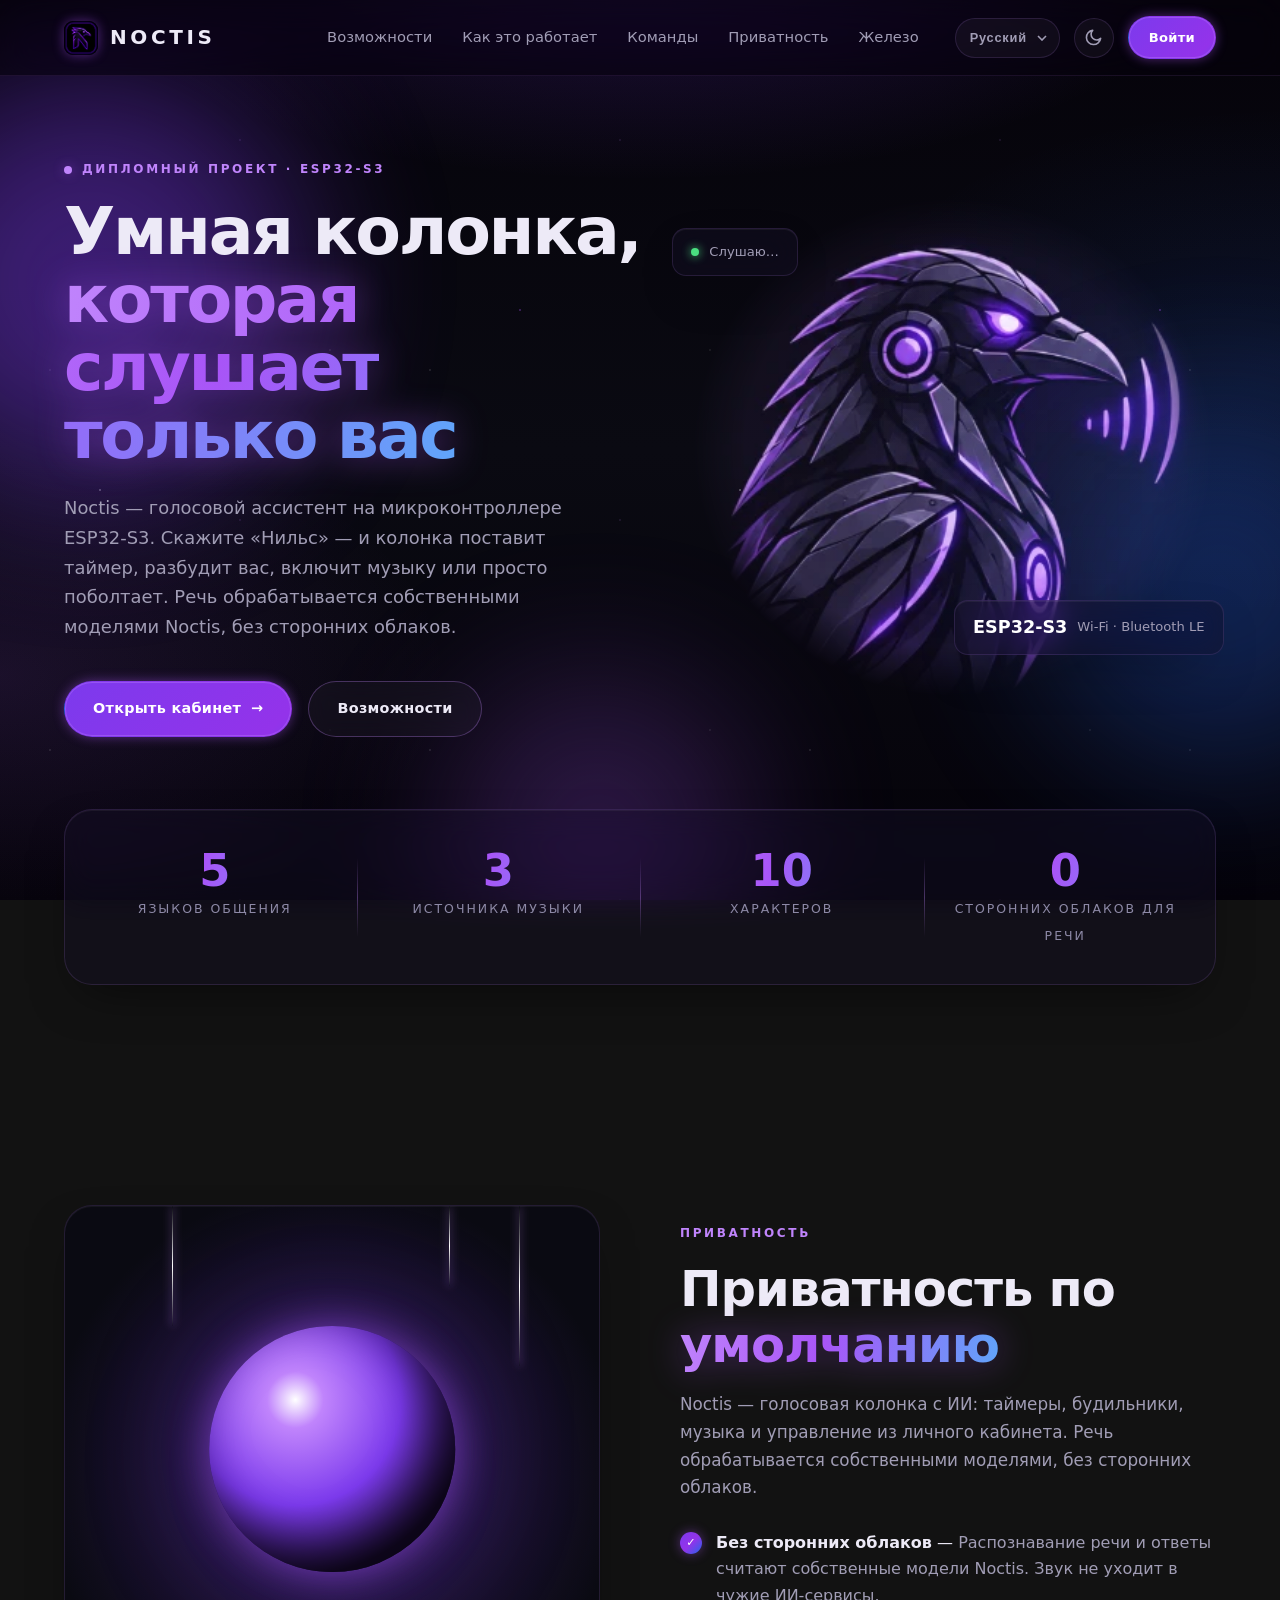
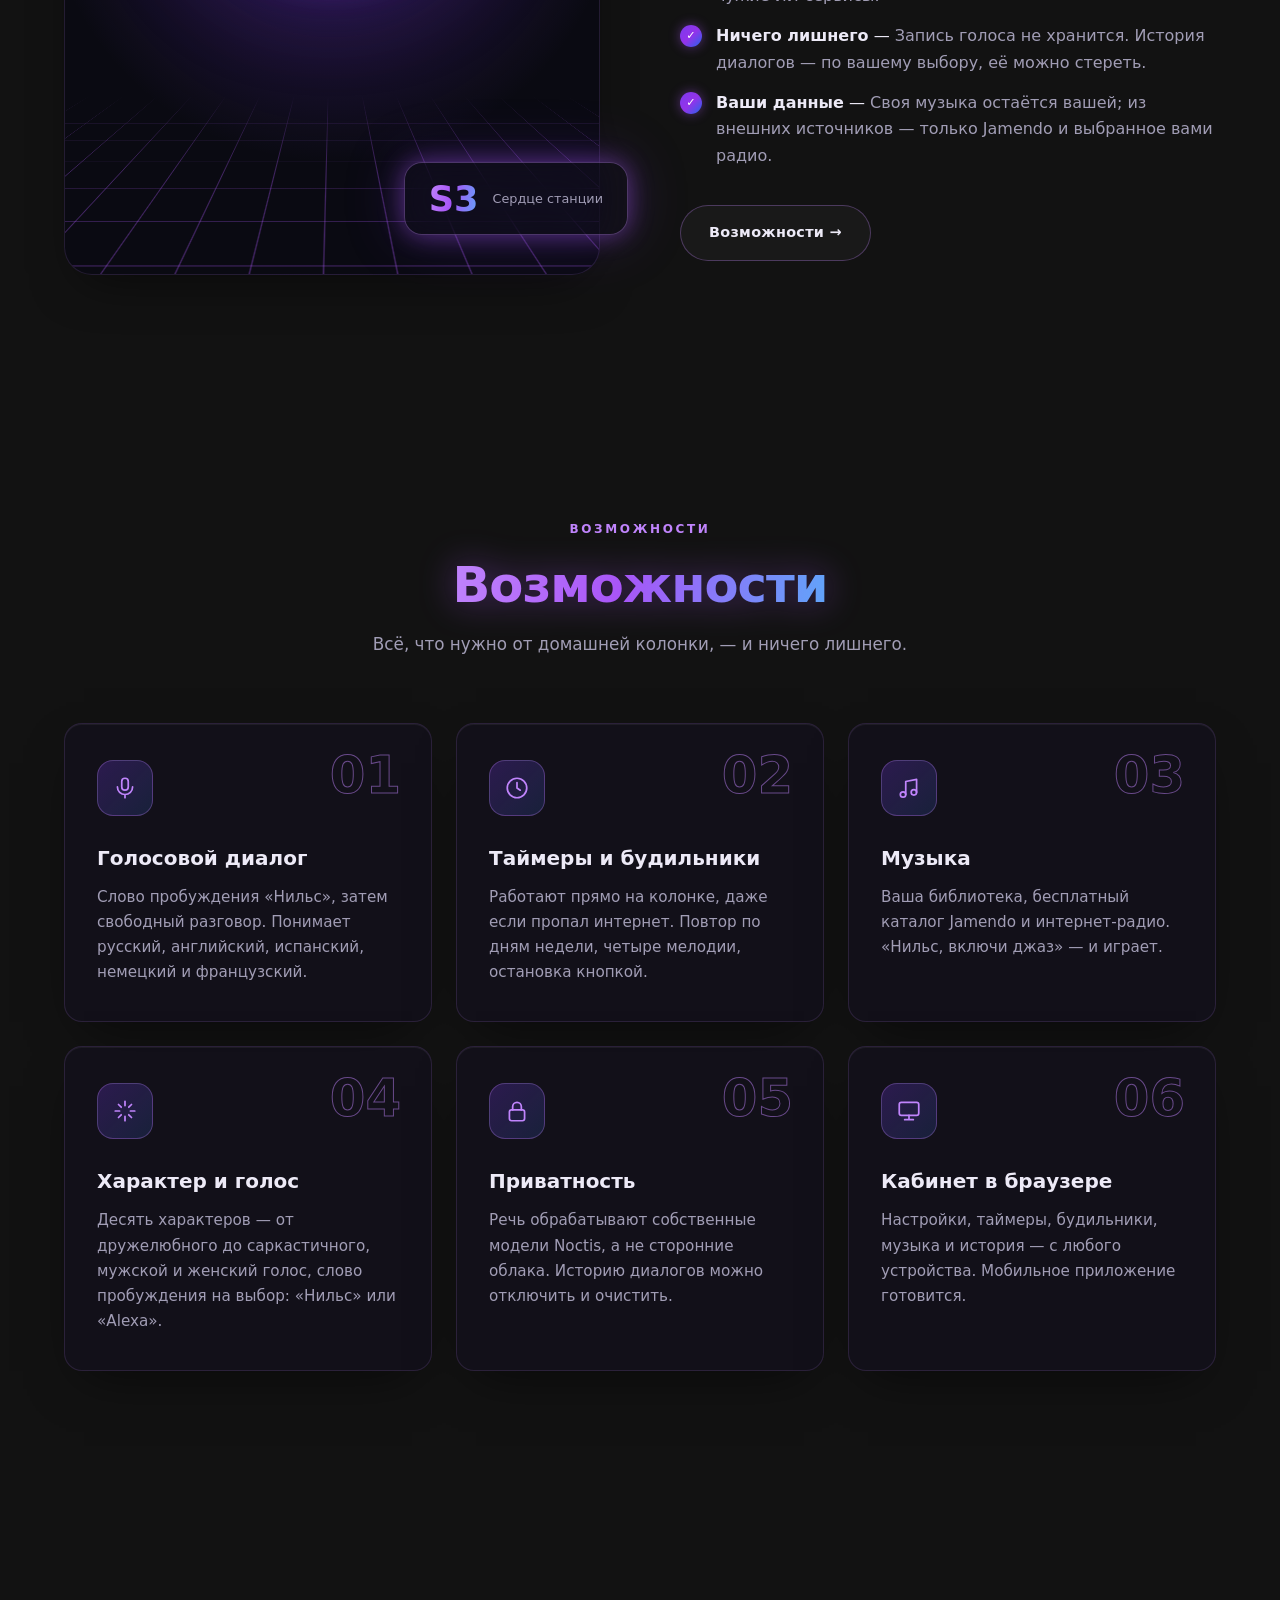
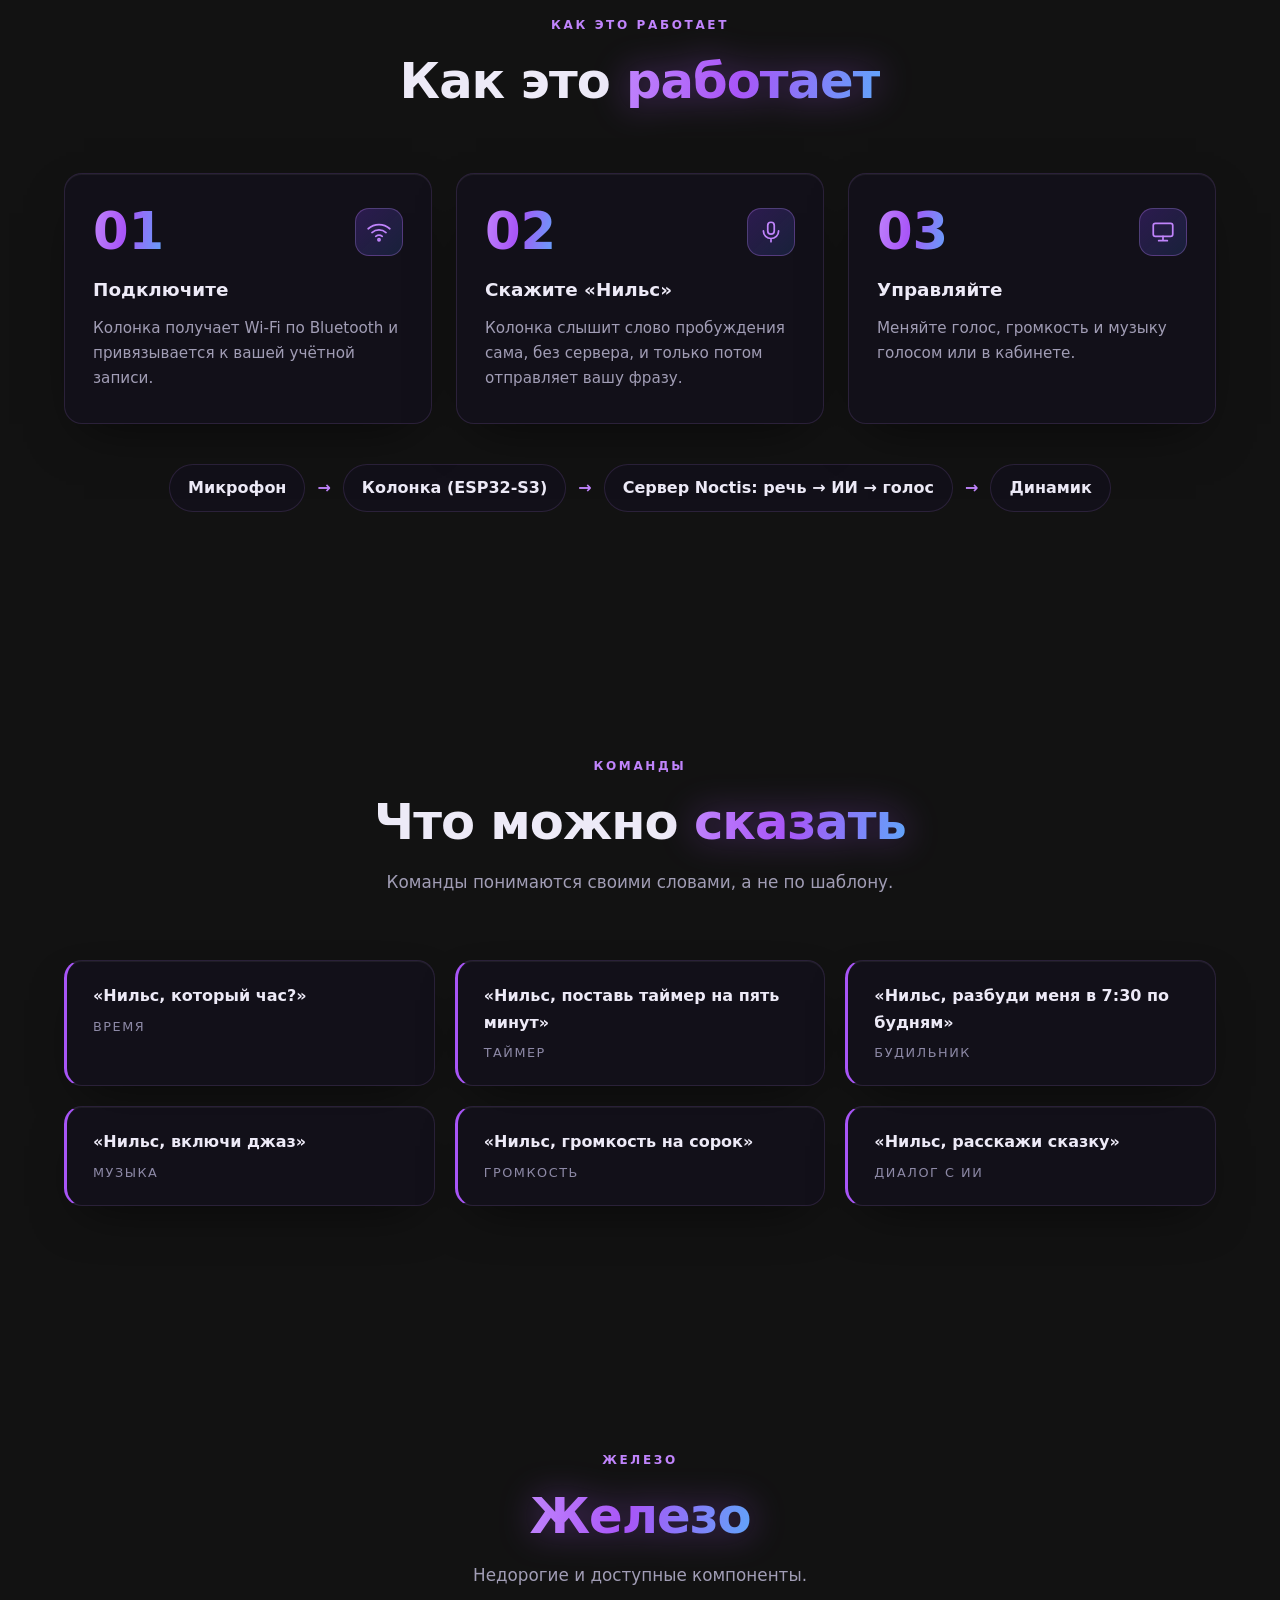
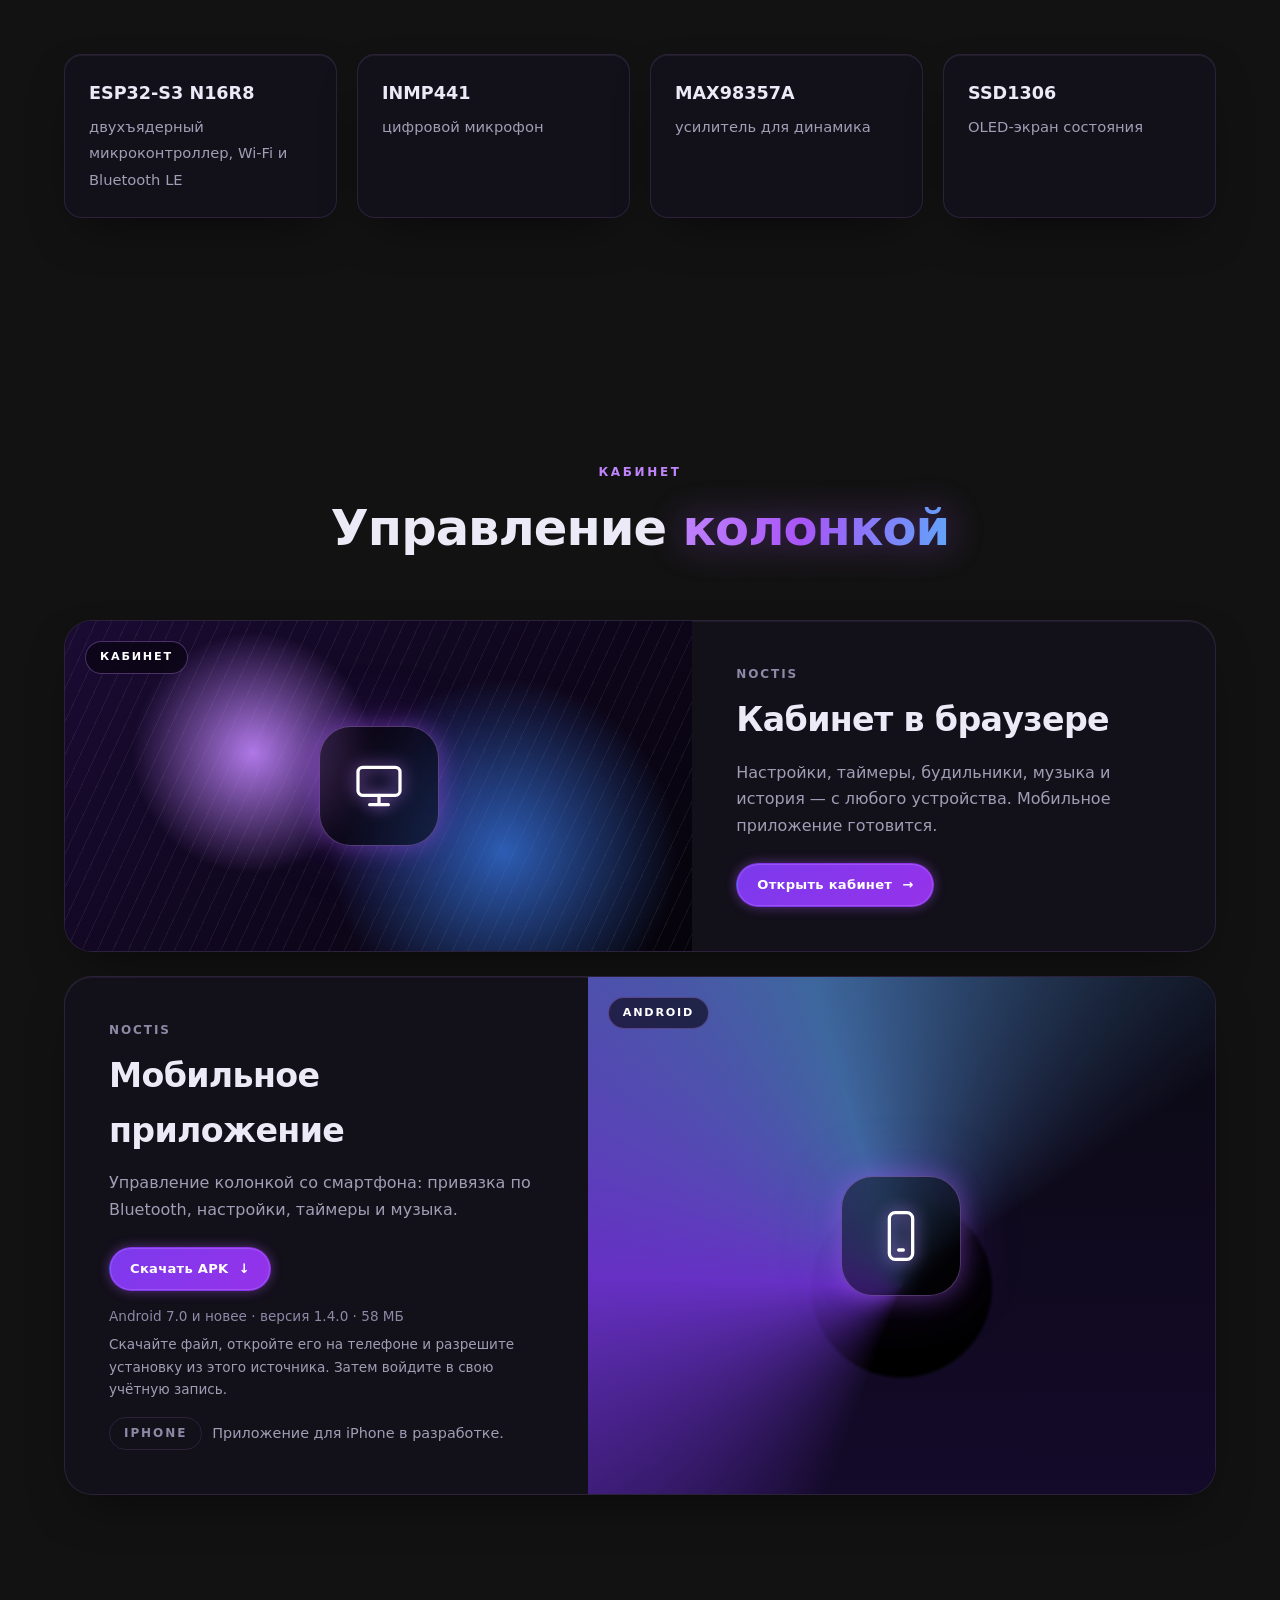
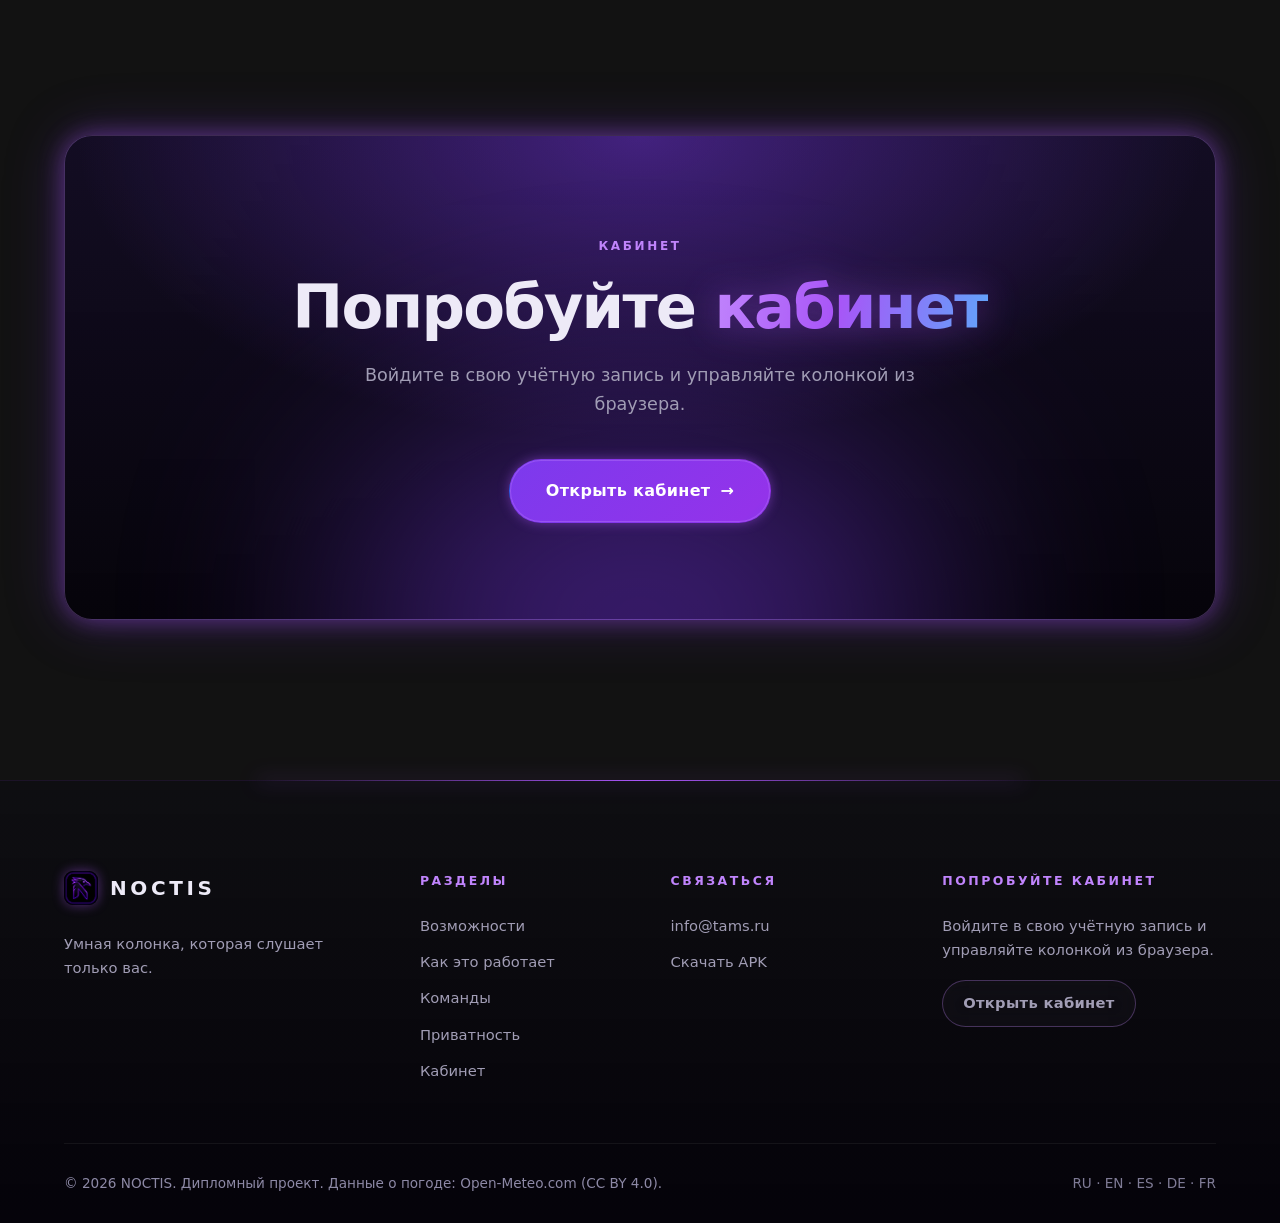
==== site/index.html @ 4f979203 "add web and mobile app, update server and firmware" ====
<!DOCTYPE html>
<html lang="ru">
<head>
  <meta charset="utf-8">
  <meta name="viewport" content="width=device-width, initial-scale=1">
  <title>Noctis — умная колонка с голосовым ИИ</title>
  <meta name="description" content="Noctis — голосовая колонка с ИИ: таймеры, будильники, музыка и управление из личного кабинета. Речь обрабатывается собственными моделями, без сторонних облаков.">
  <meta name="color-scheme" content="dark light">
  <meta name="theme-color" content="#05030A">
  <meta name="noctis-admin" content="admin.html">
  <link rel="icon" type="image/webp" href="assets/img/noctis-icon.webp">
  <link rel="apple-touch-icon" href="assets/img/noctis-icon.webp">
  <meta property="og:image" content="assets/img/noctis-icon.webp">
  <link rel="alternate" hreflang="ru" href="index.html">
  <link rel="alternate" hreflang="en" href="en/index.html">
  <link rel="alternate" hreflang="es" href="es/index.html">
  <link rel="alternate" hreflang="de" href="de/index.html">
  <link rel="alternate" hreflang="fr" href="fr/index.html">
  <link rel="stylesheet" href="assets/tokens.css">
  <link rel="stylesheet" href="assets/site.css">
  <script src="assets/site.js"></script>
</head>
<body>
  <div class="cosmos" aria-hidden="true">
    <span class="stars stars--sm"></span><span class="stars stars--md"></span><span class="stars stars--lg"></span>
    <span class="orb orb--1"></span><span class="orb orb--2"></span><span class="orb orb--3"></span>
  </div>
  <a class="skip" href="#main">К содержимому</a>
  <header class="header">
    <div class="container header__inner">
      <a href="index.html" class="logo" aria-label="Noctis"><img class="logo__img" src="assets/img/noctis-icon.webp" alt="" width="34" height="34">NOCTIS</a>
      <input type="checkbox" id="nav-toggle" class="nav-toggle" aria-label="Меню">
      <label for="nav-toggle" class="nav-burger" aria-hidden="true"><span></span></label>
      <nav class="nav" aria-label="Меню">
        <ul class="nav__list">
          <li><a class="nav__link" href="index.html#features">Возможности</a></li>
          <li><a class="nav__link" href="index.html#how">Как это работает</a></li>
          <li><a class="nav__link" href="index.html#voice">Команды</a></li>
          <li><a class="nav__link" href="index.html#privacy">Приватность</a></li>
          <li><a class="nav__link" href="index.html#hardware">Железо</a></li>
        </ul>
        <div class="nav__actions">
          <select class="lang-select" id="lang-select" aria-label="Язык">
            <option value="ru" data-href="index.html" selected>Русский</option>
            <option value="en" data-href="en/index.html">English</option>
            <option value="es" data-href="es/index.html">Español</option>
            <option value="de" data-href="de/index.html">Deutsch</option>
            <option value="fr" data-href="fr/index.html">Français</option>
          </select>
          <button class="icon-btn theme-toggle" id="theme-toggle" type="button" aria-label="Сменить тему" title="Сменить тему" aria-pressed="true"><svg viewBox="0 0 24 24" aria-hidden="true" class="i-sun"><circle cx="12" cy="12" r="4"/><path d="M12 2v2M12 20v2M4.9 4.9l1.4 1.4M17.7 17.7l1.4 1.4M2 12h2M20 12h2M4.9 19.1l1.4-1.4M17.7 6.3l1.4-1.4"/></svg><svg viewBox="0 0 24 24" aria-hidden="true" class="i-moon"><path d="M21 13A9 9 0 1111 3a7 7 0 0010 10z"/></svg></button>
          <a href="dashboard.html" class="btn btn--primary btn--sm nav__cta">Войти</a>
        </div>
      </nav>
    </div>
  </header>

  <main id="main">
    <section class="hero" id="home">
      <div class="container hero__grid">
        <div class="hero__content">
          <p class="label"><span class="label__dot"></span>Дипломный проект · ESP32-S3</p>
          <h1 class="hero__title">Умная колонка, <span class="text-glow">которая слушает только вас</span></h1>
          <p class="hero__sub">Noctis — голосовой ассистент на микроконтроллере ESP32-S3. Скажите «Нильс» — и колонка поставит таймер, разбудит вас, включит музыку или просто поболтает. Речь обрабатывается собственными моделями Noctis, без сторонних облаков.</p>
          <div class="hero__actions">
            <a href="dashboard.html" class="btn btn--primary">Открыть кабинет <span class="btn__arrow" aria-hidden="true">→</span></a>
            <a href="#features" class="btn btn--ghost">Возможности</a>
          </div>
        </div>
        <div class="hero__visual" aria-hidden="true">
          <div class="brand-art brand-art--head"></div>
          <div class="glass chip chip--top"><span class="chip__dot"></span> Слушаю…</div>
          <div class="glass chip chip--bottom"><strong>ESP32-S3</strong> Wi‑Fi · Bluetooth LE</div>
        </div>
      </div>
      <div class="container">
        <ul class="stats glass">
          <li class="stats__item"><span class="stats__num">5</span><span class="stats__label">языков общения</span></li>
          <li class="stats__item"><span class="stats__num">3</span><span class="stats__label">источника музыки</span></li>
          <li class="stats__item"><span class="stats__num">10</span><span class="stats__label">характеров</span></li>
          <li class="stats__item"><span class="stats__num">0</span><span class="stats__label">сторонних облаков для речи</span></li>
        </ul>
      </div>
    </section>

    <section class="section about" id="privacy">
      <div class="container about__grid">
        <div class="about__visual" aria-hidden="true">
          <div class="about__frame glass">
            <span class="about__grid-lines"></span>
            <span class="about__planet"></span>
            <span class="about__streak about__streak--1"></span>
            <span class="about__streak about__streak--2"></span>
            <span class="about__streak about__streak--3"></span>
          </div>
          <div class="about__badge glass">
            <span class="about__badge-num">S3</span>
            <span class="about__badge-text">Сердце станции</span>
          </div>
        </div>
        <div class="about__content">
          <p class="label">Приватность</p>
          <h2 class="section__title">Приватность по <span class="text-glow">умолчанию</span></h2>
          <p class="section__text">Noctis — голосовая колонка с ИИ: таймеры, будильники, музыка и управление из личного кабинета. Речь обрабатывается собственными моделями, без сторонних облаков.</p>
          <ul class="checklist">
            <li><b>Без сторонних облаков</b> — <span>Распознавание речи и ответы считают собственные модели Noctis. Звук не уходит в чужие ИИ-сервисы.</span></li>
            <li><b>Ничего лишнего</b> — <span>Запись голоса не хранится. История диалогов — по вашему выбору, её можно стереть.</span></li>
            <li><b>Ваши данные</b> — <span>Своя музыка остаётся вашей; из внешних источников — только Jamendo и выбранное вами радио.</span></li>
          </ul>
          <a href="#features" class="btn btn--ghost">Возможности →</a>
        </div>
      </div>
    </section>

    <section class="section services" id="features">
      <div class="container">
        <header class="section__head">
          <p class="label">Возможности</p>
          <h2 class="section__title"><span class="text-glow">Возможности</span></h2>
          <p class="section__text">Всё, что нужно от домашней колонки, — и ничего лишнего.</p>
        </header>
        <div class="services__grid">
          <article class="card glass">
            <span class="card__num">01</span>
            <div class="card__icon"><svg viewBox="0 0 24 24" aria-hidden="true"><rect x="9" y="3" width="6" height="11" rx="3"/><path d="M5 11a7 7 0 0014 0M12 18v3"/></svg></div>
            <h3 class="card__title">Голосовой диалог</h3>
            <p class="card__text">Слово пробуждения «Нильс», затем свободный разговор. Понимает русский, английский, испанский, немецкий и французский.</p>
          </article>
          <article class="card glass">
            <span class="card__num">02</span>
            <div class="card__icon"><svg viewBox="0 0 24 24" aria-hidden="true"><circle cx="12" cy="12" r="9"/><path d="M12 7v5l3 2"/></svg></div>
            <h3 class="card__title">Таймеры и будильники</h3>
            <p class="card__text">Работают прямо на колонке, даже если пропал интернет. Повтор по дням недели, четыре мелодии, остановка кнопкой.</p>
          </article>
          <article class="card glass">
            <span class="card__num">03</span>
            <div class="card__icon"><svg viewBox="0 0 24 24" aria-hidden="true"><path d="M9 18V6l10-2v12"/><circle cx="6.5" cy="18" r="2.5"/><circle cx="16.5" cy="16" r="2.5"/></svg></div>
            <h3 class="card__title">Музыка</h3>
            <p class="card__text">Ваша библиотека, бесплатный каталог Jamendo и интернет-радио. «Нильс, включи джаз» — и играет.</p>
          </article>
          <article class="card glass">
            <span class="card__num">04</span>
            <div class="card__icon"><svg viewBox="0 0 24 24" aria-hidden="true"><path d="M12 3v4M12 17v4M3 12h4M17 12h4M6 6l2.5 2.5M15.5 15.5L18 18M6 18l2.5-2.5M15.5 8.5L18 6"/></svg></div>
            <h3 class="card__title">Характер и голос</h3>
            <p class="card__text">Десять характеров — от дружелюбного до саркастичного, мужской и женский голос, слово пробуждения на выбор: «Нильс» или «Alexa».</p>
          </article>
          <article class="card glass">
            <span class="card__num">05</span>
            <div class="card__icon"><svg viewBox="0 0 24 24" aria-hidden="true"><rect x="5" y="11" width="14" height="10" rx="2"/><path d="M8 11V8a4 4 0 018 0v3"/></svg></div>
            <h3 class="card__title">Приватность</h3>
            <p class="card__text">Речь обрабатывают собственные модели Noctis, а не сторонние облака. Историю диалогов можно отключить и очистить.</p>
          </article>
          <article class="card glass">
            <span class="card__num">06</span>
            <div class="card__icon"><svg viewBox="0 0 24 24" aria-hidden="true"><rect x="3" y="4" width="18" height="12" rx="2"/><path d="M8 20h8M12 16v4"/></svg></div>
            <h3 class="card__title">Кабинет в браузере</h3>
            <p class="card__text">Настройки, таймеры, будильники, музыка и история — с любого устройства. Мобильное приложение готовится.</p>
          </article>
        </div>
      </div>
    </section>

    <section class="section results" id="how">
      <div class="container">
        <header class="section__head">
          <p class="label">Как это работает</p>
          <h2 class="section__title">Как это <span class="text-glow">работает</span></h2>
        </header>
        <div class="results__grid results__grid--3">
          <article class="metric glass metric--plain">
            <div class="metric__top"><span class="metric__num">01</span><div class="card__icon card__icon--sm"><svg viewBox="0 0 24 24" aria-hidden="true"><path d="M2 9a15 15 0 0120 0M5.5 12.5a10 10 0 0113 0M9 16a5 5 0 016 0"/><circle cx="12" cy="19.2" r="1"/></svg></div></div>
            <h3 class="metric__title">Подключите</h3>
            <p class="metric__text">Колонка получает Wi‑Fi по Bluetooth и привязывается к вашей учётной записи.</p>
          </article>
          <article class="metric glass metric--plain">
            <div class="metric__top"><span class="metric__num">02</span><div class="card__icon card__icon--sm"><svg viewBox="0 0 24 24" aria-hidden="true"><rect x="9" y="3" width="6" height="11" rx="3"/><path d="M5 11a7 7 0 0014 0M12 18v3"/></svg></div></div>
            <h3 class="metric__title">Скажите «Нильс»</h3>
            <p class="metric__text">Колонка слышит слово пробуждения сама, без сервера, и только потом отправляет вашу фразу.</p>
          </article>
          <article class="metric glass metric--plain">
            <div class="metric__top"><span class="metric__num">03</span><div class="card__icon card__icon--sm"><svg viewBox="0 0 24 24" aria-hidden="true"><rect x="3" y="4" width="18" height="12" rx="2"/><path d="M8 20h8M12 16v4"/></svg></div></div>
            <h3 class="metric__title">Управляйте</h3>
            <p class="metric__text">Меняйте голос, громкость и музыку голосом или в кабинете.</p>
          </article>
        </div>
        <p class="flow"><span>Микрофон</span><em aria-hidden="true">→</em><span>Колонка (ESP32-S3)</span><em aria-hidden="true">→</em><span>Сервер Noctis: речь → ИИ → голос</span><em aria-hidden="true">→</em><span>Динамик</span></p>
      </div>
    </section>

    <section class="section" id="voice">
      <div class="container">
        <header class="section__head">
          <p class="label">Команды</p>
          <h2 class="section__title">Что можно <span class="text-glow">сказать</span></h2>
          <p class="section__text">Команды понимаются своими словами, а не по шаблону.</p>
        </header>
        <div class="say">
          <blockquote class="glass">«Нильс, который час?»<small>время</small></blockquote>
          <blockquote class="glass">«Нильс, поставь таймер на пять минут»<small>таймер</small></blockquote>
          <blockquote class="glass">«Нильс, разбуди меня в 7:30 по будням»<small>будильник</small></blockquote>
          <blockquote class="glass">«Нильс, включи джаз»<small>музыка</small></blockquote>
          <blockquote class="glass">«Нильс, громкость на сорок»<small>громкость</small></blockquote>
          <blockquote class="glass">«Нильс, расскажи сказку»<small>диалог с ИИ</small></blockquote>
        </div>
      </div>
    </section>

    <section class="section" id="hardware">
      <div class="container">
        <header class="section__head">
          <p class="label">Железо</p>
          <h2 class="section__title"><span class="text-glow">Железо</span></h2>
          <p class="section__text">Недорогие и доступные компоненты.</p>
        </header>
        <ul class="hw">
          <li class="glass"><b>ESP32-S3 N16R8</b><span>двухъядерный микроконтроллер, Wi‑Fi и Bluetooth LE</span></li>
          <li class="glass"><b>INMP441</b><span>цифровой микрофон</span></li>
          <li class="glass"><b>MAX98357A</b><span>усилитель для динамика</span></li>
          <li class="glass"><b>SSD1306</b><span>OLED-экран состояния</span></li>
        </ul>
      </div>
    </section>

    <section class="section works" id="control">
      <div class="container">
        <header class="section__head">
          <p class="label">Кабинет</p>
          <h2 class="section__title">Управление <span class="text-glow">колонкой</span></h2>
        </header>
        <div class="works__list">
          <article class="work glass">
            <div class="work__media work__media--1" aria-hidden="true">
              <span class="work__tag">Кабинет</span>
              <span class="work__icon"><svg viewBox="0 0 24 24" aria-hidden="true"><rect x="3" y="4" width="18" height="12" rx="2"/><path d="M8 20h8M12 16v4"/></svg></span>
            </div>
            <div class="work__body">
              <p class="label label--muted">NOCTIS</p>
              <h3 class="work__title">Кабинет в браузере</h3>
              <p class="work__text">Настройки, таймеры, будильники, музыка и история — с любого устройства. Мобильное приложение готовится.</p>
              <a href="dashboard.html" class="btn btn--primary btn--sm work__btn">Открыть кабинет <span class="btn__arrow" aria-hidden="true">→</span></a>
            </div>
          </article>
          <article class="work glass" id="app">
            <div class="work__media work__media--2" aria-hidden="true">
              <span class="work__tag">Android</span>
              <span class="work__icon"><svg viewBox="0 0 24 24" aria-hidden="true"><rect x="7" y="2" width="10" height="20" rx="2.5"/><path d="M11 18h2"/></svg></span>
            </div>
            <div class="work__body">
              <p class="label label--muted">NOCTIS</p>
              <h3 class="work__title">Мобильное приложение</h3>
              <p class="work__text">Управление колонкой со смартфона: привязка по Bluetooth, настройки, таймеры и музыка.</p>
              <a href="downloads/Noctis-1.4.0.apk" class="btn btn--primary btn--sm work__btn" download>Скачать APK <span class="btn__arrow" aria-hidden="true">↓</span></a>
              <p class="work__meta">Android 7.0 и новее · версия 1.4.0 · 58 МБ</p>
              <p class="work__meta">Скачайте файл, откройте его на телефоне и разрешите установку из этого источника. Затем войдите в свою учётную запись.</p>
              <p class="work__ios"><span class="badge-soon">iPhone</span> Приложение для iPhone в разработке.</p>
            </div>
          </article>
        </div>
      </div>
    </section>

    <section class="section cta" id="contact">
      <div class="container">
        <div class="cta__box">
          <span class="cta__glow" aria-hidden="true"></span>
          <p class="label">Кабинет</p>
          <h2 class="cta__title">Попробуйте <span class="text-glow">кабинет</span></h2>
          <p class="cta__text">Войдите в свою учётную запись и управляйте колонкой из браузера.</p>
          <a href="dashboard.html" class="btn btn--primary btn--lg">Открыть кабинет <span class="btn__arrow" aria-hidden="true">→</span></a>
        </div>
      </div>
    </section>
  </main>

  <footer class="footer">
    <div class="container">
      <div class="footer__grid footer__grid--4">
        <div class="footer__brand">
          <a href="index.html" class="logo" aria-label="Noctis"><img class="logo__img" src="assets/img/noctis-icon.webp" alt="" width="34" height="34">NOCTIS</a>
          <p class="footer__text">Умная колонка, которая слушает только вас.</p>
        </div>
        <nav class="footer__col" aria-label="Разделы">
          <h3 class="footer__title">Разделы</h3>
          <ul>
            <li><a href="index.html#features">Возможности</a></li>
            <li><a href="index.html#how">Как это работает</a></li>
            <li><a href="index.html#voice">Команды</a></li>
            <li><a href="index.html#privacy">Приватность</a></li>
            <li><a href="dashboard.html">Кабинет</a></li>
          </ul>
        </nav>
        <address class="footer__col">
          <h3 class="footer__title">Связаться</h3>
          <ul>
            <li><a href="mailto:info@tams.ru">info@tams.ru</a></li>
            <li><a href="downloads/Noctis-1.4.0.apk" download>Скачать APK</a></li>
          </ul>
        </address>
        <div class="footer__col footer__news">
          <h3 class="footer__title">Попробуйте кабинет</h3>
          <p class="footer__text">Войдите в свою учётную запись и управляйте колонкой из браузера.</p>
          <a href="dashboard.html" class="btn btn--ghost btn--sm">Открыть кабинет</a>
        </div>
      </div>
      <div class="footer__bottom">
        <span>© 2026 NOCTIS. Дипломный проект. Данные о погоде: Open-Meteo.com (CC BY 4.0).</span>
        <span><a href="index.html" hreflang="ru">RU</a> · <a href="en/index.html" hreflang="en">EN</a> · <a href="es/index.html" hreflang="es">ES</a> · <a href="de/index.html" hreflang="de">DE</a> · <a href="fr/index.html" hreflang="fr">FR</a></span>
      </div>
    </div>
  </footer>
</body>
</html>
---- site/assets/tokens.css ----
/* Создано build.py из tokens.json — не правьте вручную. */
:root{
  --font-head: "Montserrat", "Poppins", system-ui, sans-serif;
  --font-body: "Inter", system-ui, -apple-system, "Segoe UI", sans-serif;
  --radius-sm: 10px;
  --radius: 18px;
  --radius-lg: 28px;
  --bg-0: #05030A;
  --bg-1: #0A0A12;
  --bg-2: #11101C;
  --violet-700: #7C3AED;
  --violet-600: #9333EA;
  --violet-500: #A855F7;
  --violet-300: #C084FC;
  --blue-600: #2563EB;
  --blue-500: #3B82F6;
  --blue-400: #60A5FA;
  --text: #EDEAF7;
  --text-muted: #A19DB5;
  --text-faint: #8D89A6;
  --on-brand: #FFFFFF;
  --glass-bg: rgba(20, 16, 36, 0.45);
  --glass-border: rgba(192, 132, 252, 0.14);
  --glass-border-hover: rgba(192, 132, 252, 0.5);
  --glow-sm: 0 0 12px rgba(168, 85, 247, 0.45);
  --glow-md: 0 0 24px rgba(168, 85, 247, 0.45), 0 0 60px rgba(124, 58, 237, 0.25);
  --glow-lg: 0 0 40px rgba(168, 85, 247, 0.55), 0 0 120px rgba(124, 58, 237, 0.35);
  --success: #4ADE80;
  --warning: #FBBF24;
  --danger: #F87171;
}
:root[data-theme="light"]{
  --bg-0: #F6F3FD;
  --bg-1: #EDE7FA;
  --bg-2: #FFFFFF;
  --violet-700: #6D28D9;
  --violet-600: #7E22CE;
  --violet-500: #7E22CE;
  --violet-300: #6D28D9;
  --blue-600: #1D4ED8;
  --blue-500: #2563EB;
  --blue-400: #2563EB;
  --text: #1A1030;
  --text-muted: #5E5578;
  --text-faint: #6B6384;
  --on-brand: #FFFFFF;
  --glass-bg: rgba(255, 255, 255, 0.72);
  --glass-border: rgba(109, 40, 217, 0.2);
  --glass-border-hover: rgba(109, 40, 217, 0.55);
  --glow-sm: 0 0 10px rgba(109, 40, 217, 0.25);
  --glow-md: 0 0 22px rgba(109, 40, 217, 0.22), 0 0 50px rgba(109, 40, 217, 0.1);
  --glow-lg: 0 0 34px rgba(109, 40, 217, 0.3), 0 0 90px rgba(109, 40, 217, 0.15);
  --success: #15803D;
  --warning: #B45309;
  --danger: #B91C1C;
}
---- site/assets/site.css ----
/* ==========================================================================
   NOCTIS — космический стиль исходного сайта (тёмная тема) + светлая тема + кабинет
   --------------------------------------------------------------------------
   1. Variables
   2. Reset & base
   3. Cosmic background (stars + orbs)
   4. Utilities (container, glass, labels, buttons)
   5. Header & navigation
   6. Hero
   7. About
   8. Services
   9. Results
   10. Featured works
   11. CTA banner
   12. Footer
   13. Keyframes
   14. Responsive breakpoints
   15. Reduced motion
   ========================================================================== */

/* 1. VARIABLES ============================================================ */
/* Цвета, шрифты и скругления — в tokens.css (общие с приложением, обе темы). Здесь — только движение и размеры. */
:root {
  --ease: cubic-bezier(0.22, 1, 0.36, 1);
  --t: 0.35s var(--ease);
  --container: 1200px;
  --header-h: 76px;
}

/* 2. RESET & BASE ========================================================= */
*,
*::before,
*::after { box-sizing: border-box; margin: 0; padding: 0; }

html {
  scroll-behavior: smooth;
  scroll-padding-top: var(--header-h);
  -webkit-text-size-adjust: 100%;
}

body {
  font-family: var(--font-body);
  font-size: 1rem;
  line-height: 1.65;
  color: var(--text);
  background:
    radial-gradient(ellipse 80% 50% at 50% -10%, rgba(124, 58, 237, 0.28), transparent 60%),
    radial-gradient(ellipse 50% 40% at 100% 40%, rgba(37, 99, 235, 0.12), transparent 70%),
    radial-gradient(ellipse 50% 40% at 0% 75%, rgba(168, 85, 247, 0.12), transparent 70%),
    linear-gradient(180deg, var(--bg-0) 0%, var(--bg-1) 50%, var(--bg-0) 100%);
  background-attachment: fixed;
  overflow-x: hidden;
  -webkit-font-smoothing: antialiased;
}

img, svg { display: block; max-width: 100%; }
a { color: inherit; text-decoration: none; }
ul { list-style: none; }
address { font-style: normal; }
button, input { font: inherit; color: inherit; }

::selection { background: var(--violet-700); color: #fff; }

:focus-visible {
  outline: 2px solid var(--violet-300);
  outline-offset: 3px;
  border-radius: 6px;
}

.sr-only {
  position: absolute; width: 1px; height: 1px;
  overflow: hidden; clip: rect(0 0 0 0); white-space: nowrap;
}

/* 3. COSMIC BACKGROUND ==================================================== */
/* Fixed layer behind everything: three starfield densities + floating orbs */
.cosmos {
  position: fixed;
  inset: 0;
  z-index: -1;
  pointer-events: none;
  overflow: hidden;
}

/* Starfields built from tiled radial gradients */
.stars {
  position: absolute;
  inset: -50% 0 0 0;
  background-repeat: repeat;
  animation: drift linear infinite;
}
.stars--sm {
  background-image:
    radial-gradient(1px 1px at 20px 30px, rgba(255,255,255,.7), transparent 60%),
    radial-gradient(1px 1px at 120px 80px, rgba(192,132,252,.8), transparent 60%),
    radial-gradient(1px 1px at 60px 150px, rgba(255,255,255,.5), transparent 60%),
    radial-gradient(1px 1px at 170px 190px, rgba(96,165,250,.7), transparent 60%),
    radial-gradient(1px 1px at 90px 110px, rgba(255,255,255,.4), transparent 60%);
  background-size: 200px 200px;
  opacity: .6;
  animation-duration: 160s;
}
.stars--md {
  background-image:
    radial-gradient(1.5px 1.5px at 50px 60px, rgba(255,255,255,.8), transparent 60%),
    radial-gradient(1.5px 1.5px at 240px 210px, rgba(192,132,252,.9), transparent 60%),
    radial-gradient(1.5px 1.5px at 330px 40px, rgba(255,255,255,.6), transparent 60%);
  background-size: 380px 380px;
  opacity: .55;
  animation-duration: 110s;
}
.stars--lg {
  background-image:
    radial-gradient(2px 2px at 100px 300px, rgba(255,255,255,.9), transparent 60%),
    radial-gradient(2px 2px at 520px 120px, rgba(168,85,247,1), transparent 60%);
  background-size: 640px 640px;
  opacity: .7;
  animation: drift 80s linear infinite, twinkle 4s ease-in-out infinite alternate;
}

/* Floating blurred light orbs */
.orb {
  position: absolute;
  border-radius: 50%;
  filter: blur(80px);
  opacity: .45;
  animation: float 18s ease-in-out infinite;
}
.orb--1 { width: 420px; height: 420px; top: 8%;  left: -120px; background: var(--violet-700); }
.orb--2 { width: 360px; height: 360px; top: 45%; right: -120px; background: var(--blue-600); opacity: .3; animation-delay: -6s; }
.orb--3 { width: 300px; height: 300px; bottom: -80px; left: 35%; background: var(--violet-500); opacity: .25; animation-delay: -12s; }

/* 4. UTILITIES ============================================================ */
.container {
  width: 100%;
  max-width: var(--container);
  margin-inline: auto;
  padding-inline: 24px;
}

/* Glassmorphism panel */
.glass {
  background: var(--glass-bg);
  border: 1px solid var(--glass-border);
  border-radius: var(--radius);
  -webkit-backdrop-filter: blur(16px) saturate(140%);
  backdrop-filter: blur(16px) saturate(140%);
  box-shadow: inset 0 1px 0 rgba(255, 255, 255, 0.05), 0 20px 50px -20px rgba(0, 0, 0, 0.6);
}

/* Uppercase eyebrow label */
.label {
  display: inline-flex;
  align-items: center;
  gap: 10px;
  font-size: .75rem;
  font-weight: 600;
  letter-spacing: .22em;
  text-transform: uppercase;
  color: var(--violet-300);
  margin-bottom: 18px;
}
.label--muted { color: var(--text-faint); margin-bottom: 8px; letter-spacing: .16em; }
.label__dot {
  width: 8px; height: 8px; border-radius: 50%;
  background: var(--violet-300);
  box-shadow: var(--glow-sm);
  animation: pulse 2s ease-in-out infinite;
}

/* Gradient + neon text */
.text-glow {
  background: var(--grad-text);
  -webkit-background-clip: text;
  background-clip: text;
  color: transparent;
  filter: drop-shadow(0 0 18px rgba(168, 85, 247, 0.45));
}

/* Buttons */
.btn {
  position: relative;
  display: inline-flex;
  align-items: center;
  justify-content: center;
  gap: 10px;
  padding: 15px 28px;
  border-radius: 999px;
  font-family: var(--font-head);
  font-size: .9rem;
  font-weight: 700;
  letter-spacing: .02em;
  white-space: nowrap;
  cursor: pointer;
  border: 1px solid transparent;
  transition: transform var(--t), box-shadow var(--t), background var(--t), border-color var(--t), color var(--t);
}
.btn--sm { padding: 10px 20px; font-size: .82rem; }
.btn--lg { padding: 18px 36px; font-size: 1rem; }

.btn--primary {
  color: #fff;
  background: var(--grad-accent);
  background-size: 200% 100%;
  box-shadow: 0 0 0 1px rgba(192, 132, 252, .35) inset, var(--glow-sm);
}
.btn--primary:hover {
  transform: translateY(-2px);
  background-position: 100% 0;
  box-shadow: 0 0 0 1px rgba(192, 132, 252, .6) inset, var(--glow-lg);
}

.btn--ghost {
  color: var(--text);
  background: rgba(255, 255, 255, 0.03);
  border-color: rgba(192, 132, 252, .3);
  -webkit-backdrop-filter: blur(10px);
  backdrop-filter: blur(10px);
}
.btn--ghost:hover {
  transform: translateY(-2px);
  border-color: var(--violet-300);
  color: #fff;
  box-shadow: var(--glow-md);
}

.btn__arrow { transition: transform var(--t); }
.btn:hover .btn__arrow { transform: translateX(4px); }

/* Generic section */
.section { padding: 120px 0; position: relative; }
.section__head { text-align: center; max-width: 640px; margin: 0 auto 64px; }
.section__head--row {
  display: flex; align-items: flex-end; justify-content: space-between;
  text-align: left; max-width: none; gap: 24px;
}
.section__title {
  font-family: var(--font-head);
  font-size: clamp(2rem, 4vw, 3.1rem);
  font-weight: 800;
  line-height: 1.12;
  letter-spacing: -0.02em;
  margin-bottom: 18px;
}
.section__text { color: var(--text-muted); font-size: 1.05rem; }

/* 5. HEADER & NAVIGATION ================================================== */
.header {
  position: sticky;
  top: 0;
  z-index: 100;
  height: var(--header-h);
  background: rgba(5, 3, 10, 0.6);
  -webkit-backdrop-filter: blur(18px) saturate(150%);
  backdrop-filter: blur(18px) saturate(150%);
  border-bottom: 1px solid rgba(192, 132, 252, 0.1);
}
.header__inner {
  height: 100%;
  display: flex;
  align-items: center;
  justify-content: space-between;
  gap: 24px;
}

.logo {
  display: inline-flex;
  align-items: center;
  gap: 12px;
  font-family: var(--font-head);
  font-weight: 900;
  font-size: 1.25rem;
  letter-spacing: .18em;
}
/* Logo mark: glowing ring with a core point */
.logo__mark {
  position: relative;
  width: 28px; height: 28px;
  border-radius: 50%;
  border: 2px solid var(--violet-500);
  box-shadow: var(--glow-sm), inset 0 0 10px rgba(168, 85, 247, .6);
}
.logo__mark::after {
  content: "";
  position: absolute; inset: 0; margin: auto;
  width: 8px; height: 8px; border-radius: 50%;
  background: #fff;
  box-shadow: 0 0 10px #fff, 0 0 20px var(--violet-300);
}

.nav { display: flex; align-items: center; gap: 36px; }
.nav__list { display: flex; gap: 30px; }
.nav__link {
  position: relative;
  font-size: .92rem;
  font-weight: 500;
  color: var(--text-muted);
  transition: color var(--t);
}
.nav__link::after {
  content: "";
  position: absolute;
  left: 0; bottom: -6px;
  width: 100%; height: 2px;
  border-radius: 2px;
  background: var(--grad-accent);
  box-shadow: var(--glow-sm);
  transform: scaleX(0);
  transform-origin: left;
  transition: transform var(--t);
}
.nav__link:hover,
.nav__link.is-active { color: #fff; }
.nav__link:hover::after,
.nav__link.is-active::after { transform: scaleX(1); }

/* CSS-only burger (hidden on desktop) */
.nav-toggle { position: absolute; opacity: 0; pointer-events: none; }
.nav-burger { display: none; }

/* 6. HERO ================================================================= */
.hero { padding: 80px 0 100px; position: relative; }
.hero__grid {
  display: grid;
  grid-template-columns: 1.1fr 1fr;
  align-items: center;
  gap: 48px;
  margin-bottom: 72px;
}

.hero__title {
  font-family: var(--font-head);
  font-size: clamp(2.6rem, 6vw, 5rem);
  font-weight: 900;
  line-height: 1.02;
  letter-spacing: -0.035em;
  margin-bottom: 24px;
}
.hero__sub {
  font-size: 1.12rem;
  color: var(--text-muted);
  max-width: 520px;
  margin-bottom: 40px;
}
.hero__actions { display: flex; flex-wrap: wrap; gap: 16px; }

/* Hero visual: fibrous particle entity with glowing points (reference-inspired) */
.hero__visual {
  position: relative;
  aspect-ratio: 1;
  max-width: 520px;
  width: 100%;
  justify-self: center;
}
.entity {
  position: absolute;
  inset: 6%;
  border-radius: 50%;
  animation: float 10s ease-in-out infinite;
}
/* Fiber strands: fine repeating conic lines, masked into a soft head-like shape */
.entity__fibers {
  position: absolute;
  inset: 0;
  border-radius: 50% 50% 46% 46% / 55% 55% 45% 45%;
  background:
    repeating-conic-gradient(from 0deg at 50% 60%,
      rgba(255,255,255,.55) 0deg .35deg,
      transparent .35deg 2.2deg),
    radial-gradient(circle at 50% 45%, rgba(192,132,252,.35), transparent 65%);
  -webkit-mask: radial-gradient(ellipse 48% 52% at 50% 50%, #000 35%, transparent 72%);
  mask: radial-gradient(ellipse 48% 52% at 50% 50%, #000 35%, transparent 72%);
  animation: spin 90s linear infinite;
  opacity: .85;
}
.entity__fibers--alt {
  background:
    repeating-conic-gradient(from 1deg at 50% 35%,
      rgba(192,132,252,.6) 0deg .25deg,
      transparent .25deg 3deg);
  animation-direction: reverse;
  animation-duration: 120s;
  opacity: .6;
}
/* Two glowing "eyes" */
.entity__eye {
  position: absolute;
  top: 40%;
  width: 12px; height: 12px;
  border-radius: 50%;
  background: #fff;
  box-shadow: 0 0 8px #fff, 0 0 24px var(--violet-300), 0 0 60px var(--violet-500);
  animation: blink 6s ease-in-out infinite;
}
.entity__eye--l { left: 38%; }
.entity__eye--r { right: 38%; }
/* Vertical light seam */
.entity__core {
  position: absolute;
  left: 50%; top: 48%;
  width: 2px; height: 34%;
  transform: translateX(-50%);
  background: linear-gradient(180deg, #fff, rgba(192,132,252,.6), transparent);
  box-shadow: 0 0 12px var(--violet-300);
  border-radius: 2px;
}
/* Orbital rings */
.entity__ring {
  position: absolute;
  inset: -4%;
  border-radius: 50%;
  border: 1px solid rgba(192, 132, 252, .25);
  box-shadow: inset 0 0 40px rgba(124, 58, 237, .15);
}
.entity__ring--1 { transform: rotateX(72deg); animation: ring 14s linear infinite; }
.entity__ring--2 { inset: -12%; border-color: rgba(96, 165, 250, .18); border-style: dashed; animation: spin 60s linear infinite; }

/* Floating glass chips */
.chip {
  position: absolute;
  display: inline-flex;
  align-items: center;
  gap: 10px;
  padding: 12px 18px;
  font-size: .82rem;
  color: var(--text-muted);
  border-radius: 14px;
  animation: float 8s ease-in-out infinite;
}
.chip strong { font-family: var(--font-head); color: #fff; font-size: 1.1rem; }
.chip--top { top: 8%; left: -4%; }
.chip--bottom { bottom: 10%; right: -2%; animation-delay: -4s; }
.chip__dot {
  width: 8px; height: 8px; border-radius: 50%;
  background: #4ade80; box-shadow: 0 0 10px #4ade80;
}

/* Stats row */
.stats {
  display: grid;
  grid-template-columns: repeat(4, 1fr);
  padding: 8px;
  border-radius: var(--radius-lg);
}
.stats__item {
  padding: 28px 24px;
  text-align: center;
  position: relative;
}
.stats__item + .stats__item::before {
  content: "";
  position: absolute;
  left: 0; top: 25%;
  height: 50%; width: 1px;
  background: linear-gradient(transparent, rgba(192, 132, 252, .35), transparent);
}
.stats__num {
  display: block;
  font-family: var(--font-head);
  font-size: clamp(2rem, 3.5vw, 2.8rem);
  font-weight: 800;
  line-height: 1.1;
  background: var(--grad-text);
  -webkit-background-clip: text;
  background-clip: text;
  color: transparent;
}
.stats__label {
  font-size: .78rem;
  text-transform: uppercase;
  letter-spacing: .16em;
  color: var(--text-faint);
}

/* 7. ABOUT ================================================================ */
.about__grid {
  display: grid;
  grid-template-columns: 1fr 1fr;
  gap: 80px;
  align-items: center;
}
.about__visual { position: relative; }
.about__frame {
  position: relative;
  aspect-ratio: 4 / 5;
  border-radius: var(--radius-lg);
  overflow: hidden;
  background:
    radial-gradient(circle at 50% 40%, rgba(124, 58, 237, .35), transparent 60%),
    var(--bg-1);
}
/* Perspective grid floor */
.about__grid-lines {
  position: absolute;
  left: -50%; right: -50%; bottom: -10%;
  height: 55%;
  background-image:
    linear-gradient(rgba(168, 85, 247, .35) 1px, transparent 1px),
    linear-gradient(90deg, rgba(168, 85, 247, .35) 1px, transparent 1px);
  background-size: 48px 48px;
  transform: perspective(400px) rotateX(62deg);
  -webkit-mask: linear-gradient(transparent, #000 60%);
  mask: linear-gradient(transparent, #000 60%);
  animation: grid-move 6s linear infinite;
}
/* Glowing planet */
.about__planet {
  position: absolute;
  top: 18%; left: 50%;
  width: 46%; aspect-ratio: 1;
  transform: translateX(-50%);
  border-radius: 50%;
  background: radial-gradient(circle at 35% 30%, #fff 0%, var(--violet-300) 12%, var(--violet-700) 45%, #1a0b33 75%);
  box-shadow: var(--glow-lg), inset -20px -20px 50px rgba(0, 0, 0, .6);
}
/* Light streaks (particle trails) */
.about__streak {
  position: absolute;
  width: 1px; height: 120px;
  background: linear-gradient(transparent, #fff, transparent);
  box-shadow: 0 0 8px var(--violet-300);
  animation: streak 4s linear infinite;
}
.about__streak--1 { left: 20%; animation-delay: 0s; }
.about__streak--2 { left: 72%; animation-delay: -1.5s; height: 80px; }
.about__streak--3 { left: 85%; animation-delay: -3s; height: 160px; }

.about__badge {
  position: absolute;
  right: -28px; bottom: 40px;
  display: flex; align-items: center; gap: 14px;
  padding: 18px 24px;
  border-color: rgba(192, 132, 252, .35);
  box-shadow: var(--glow-md);
}
.about__badge-num {
  font-family: var(--font-head);
  font-size: 2.6rem; font-weight: 900; line-height: 1;
  background: var(--grad-text);
  -webkit-background-clip: text; background-clip: text; color: transparent;
}
.about__badge-text { font-size: .8rem; color: var(--text-muted); line-height: 1.35; }

.about__content .section__text { margin-bottom: 28px; }
.checklist { display: grid; gap: 14px; margin-bottom: 36px; }
.checklist li {
  position: relative;
  padding-left: 36px;
  color: var(--text);
}
.checklist li::before {
  content: "✓";
  position: absolute; left: 0; top: 2px;
  width: 22px; height: 22px;
  display: grid; place-items: center;
  font-size: .7rem; font-weight: 700;
  border-radius: 50%;
  color: #fff;
  background: var(--grad-accent);
  box-shadow: var(--glow-sm);
}

/* 8. SERVICES ============================================================= */
.services__grid {
  display: grid;
  grid-template-columns: repeat(3, 1fr);
  gap: 24px;
}
.card {
  position: relative;
  padding: 36px 32px;
  overflow: hidden;
  transition: transform var(--t), border-color var(--t), box-shadow var(--t);
}
/* Radial hover light inside card */
.card::before {
  content: "";
  position: absolute;
  inset: 0;
  background: radial-gradient(circle at 0% 0%, rgba(168, 85, 247, .25), transparent 55%);
  opacity: 0;
  transition: opacity var(--t);
}
.card:hover {
  transform: translateY(-6px);
  border-color: var(--glass-border-hover);
  box-shadow: var(--glow-md);
}
.card:hover::before { opacity: 1; }

.card__icon {
  position: relative;
  width: 56px; height: 56px;
  display: grid; place-items: center;
  margin-bottom: 26px;
  border-radius: 16px;
  background: linear-gradient(135deg, rgba(124, 58, 237, .25), rgba(59, 130, 246, .15));
  border: 1px solid rgba(192, 132, 252, .3);
  transition: box-shadow var(--t), transform var(--t);
}
.card__icon svg {
  width: 26px; height: 26px;
  fill: none;
  stroke: var(--violet-300);
  stroke-width: 1.6;
  stroke-linecap: round;
  stroke-linejoin: round;
}
.card:hover .card__icon { box-shadow: var(--glow-md); transform: rotate(-6deg) scale(1.05); }
.card__title {
  position: relative;
  font-family: var(--font-head);
  font-size: 1.25rem; font-weight: 700;
  margin-bottom: 10px;
}
.card__text { position: relative; color: var(--text-muted); font-size: .95rem; }

/* 9. RESULTS ============================================================== */
.results__grid {
  display: grid;
  grid-template-columns: repeat(4, 1fr);
  gap: 24px;
}
.metric {
  padding: 32px 28px;
  display: flex; flex-direction: column;
  transition: transform var(--t), border-color var(--t), box-shadow var(--t);
}
.metric:hover {
  transform: translateY(-6px);
  border-color: var(--glass-border-hover);
  box-shadow: var(--glow-md);
}
.metric__num {
  font-family: var(--font-head);
  font-size: clamp(2.4rem, 4vw, 3.2rem);
  font-weight: 900;
  line-height: 1;
  margin-bottom: 12px;
  background: var(--grad-text);
  -webkit-background-clip: text; background-clip: text; color: transparent;
}
.metric__title { font-family: var(--font-head); font-size: 1rem; font-weight: 600; margin-bottom: 22px; }
.metric__meta { margin-top: 12px; font-size: .8rem; color: var(--text-faint); }

/* Progress bar */
.progress {
  margin-top: auto;
  height: 6px;
  border-radius: 99px;
  background: rgba(255, 255, 255, .06);
  overflow: hidden;
}
.progress span {
  display: block;
  height: 100%;
  width: var(--p);
  border-radius: inherit;
  background: var(--grad-accent);
  box-shadow: var(--glow-sm);
  animation: fill 1.8s var(--ease) both;
}

/* Conic progress ring */
.metric--ring { align-items: flex-start; }
.ring {
  --deg: calc(var(--p) * 3.6deg);
  width: 96px; height: 96px;
  margin-bottom: 18px;
  border-radius: 50%;
  display: grid; place-items: center;
  background:
    radial-gradient(closest-side, var(--bg-1) 78%, transparent 80%),
    conic-gradient(var(--violet-500) 0deg, var(--blue-400) var(--deg), rgba(255,255,255,.06) var(--deg));
  filter: drop-shadow(0 0 12px rgba(168, 85, 247, .45));
}
.ring span { font-family: var(--font-head); font-weight: 800; font-size: 1.4rem; }

/* Mini bar chart */
.bars {
  margin-top: auto;
  display: flex; align-items: flex-end; gap: 6px;
  height: 60px;
}
.bars span {
  flex: 1;
  height: var(--h);
  border-radius: 4px 4px 0 0;
  background: linear-gradient(180deg, var(--violet-300), rgba(124, 58, 237, .2));
  transform-origin: bottom;
  animation: grow 1.4s var(--ease) both;
}
.bars span:last-child { box-shadow: var(--glow-sm); }

/* 10. FEATURED WORKS ====================================================== */
.works__list { display: grid; gap: 24px; }
.work {
  display: grid;
  grid-template-columns: 1.2fr 1fr;
  overflow: hidden;
  border-radius: var(--radius-lg);
  transition: transform var(--t), border-color var(--t), box-shadow var(--t);
}
.work:nth-child(even) { grid-template-columns: 1fr 1.2fr; }
.work:nth-child(even) .work__media { order: 2; }
.work:hover {
  transform: translateY(-4px);
  border-color: var(--glass-border-hover);
  box-shadow: var(--glow-md);
}

/* Image placeholders: abstract CSS artworks */
.work__media {
  position: relative;
  min-height: 300px;
  overflow: hidden;
}
.work__media::after {
  content: "";
  position: absolute; inset: 0;
  background: inherit;
  transition: transform .8s var(--ease);
}
.work:hover .work__media::after { transform: scale(1.08); }

.work__media--1 {
  background:
    radial-gradient(circle at 30% 40%, rgba(192,132,252,.9), transparent 25%),
    radial-gradient(circle at 70% 70%, rgba(59,130,246,.7), transparent 35%),
    repeating-linear-gradient(115deg, rgba(255,255,255,.06) 0 1px, transparent 1px 14px),
    linear-gradient(135deg, #1a0b33, #05030A);
}
.work__media--2 {
  background:
    conic-gradient(from 200deg at 50% 60%, transparent, rgba(124,58,237,.8), rgba(96,165,250,.6), transparent 60%),
    radial-gradient(circle at 50% 60%, #000 20%, transparent 21%),
    linear-gradient(180deg, #0A0A12, #140a2a);
}
.work__media--3 {
  background:
    radial-gradient(circle 3px at 20% 30%, #fff, transparent),
    radial-gradient(circle 4px at 60% 20%, #fff, transparent),
    radial-gradient(circle 2px at 80% 70%, #fff, transparent),
    radial-gradient(ellipse 60% 40% at 50% 100%, rgba(168,85,247,.8), transparent),
    repeating-radial-gradient(circle at 50% 120%, rgba(192,132,252,.15) 0 2px, transparent 2px 22px),
    #07040f;
}
.work__tag {
  position: absolute;
  z-index: 1;
  top: 20px; left: 20px;
  padding: 6px 14px;
  font-size: .7rem; font-weight: 600;
  letter-spacing: .16em; text-transform: uppercase;
  border-radius: 99px;
  background: rgba(5, 3, 10, .6);
  border: 1px solid rgba(192, 132, 252, .35);
  -webkit-backdrop-filter: blur(8px);
  backdrop-filter: blur(8px);
}
.work__body {
  padding: 44px;
  display: flex; flex-direction: column; justify-content: center;
}
.work__title {
  font-family: var(--font-head);
  font-size: clamp(1.6rem, 2.6vw, 2.2rem);
  font-weight: 800;
  letter-spacing: -0.02em;
  margin-bottom: 12px;
}
.work__text { color: var(--text-muted); margin-bottom: 24px; }
.work__link {
  align-self: flex-start;
  font-weight: 600;
  color: var(--violet-300);
  transition: color var(--t), text-shadow var(--t), transform var(--t);
}
.work__link:hover { color: #fff; text-shadow: var(--glow-sm); transform: translateX(4px); }

/* 11. CTA BANNER ========================================================== */
.cta__box {
  position: relative;
  overflow: hidden;
  padding: 96px 40px;
  text-align: center;
  border-radius: var(--radius-lg);
  background:
    radial-gradient(ellipse 70% 90% at 50% 0%, rgba(124, 58, 237, .45), transparent 70%),
    linear-gradient(180deg, rgba(20, 12, 40, .8), rgba(5, 3, 10, .9));
  border: 1px solid rgba(192, 132, 252, .3);
  box-shadow: var(--glow-md);
  isolation: isolate;
}
/* Animated neon border sweep */
.cta__box::before {
  content: "";
  position: absolute;
  inset: -2px;
  z-index: -1;
  border-radius: inherit;
  padding: 1px;
  background: conic-gradient(from var(--angle, 0deg), transparent 0 70%, var(--violet-300), var(--blue-400), transparent);
  -webkit-mask: linear-gradient(#000 0 0) content-box, linear-gradient(#000 0 0);
  -webkit-mask-composite: xor;
  mask: linear-gradient(#000 0 0) content-box exclude, linear-gradient(#000 0 0);
  animation: sweep 6s linear infinite;
}
.cta__glow {
  position: absolute;
  left: 50%; bottom: -200px;
  width: 600px; height: 400px;
  transform: translateX(-50%);
  border-radius: 50%;
  background: var(--violet-700);
  filter: blur(120px);
  opacity: .45;
  z-index: -1;
}
.cta__title {
  font-family: var(--font-head);
  font-size: clamp(2rem, 5vw, 3.8rem);
  font-weight: 900;
  line-height: 1.08;
  letter-spacing: -0.03em;
  max-width: 820px;
  margin: 0 auto 20px;
}
.cta__text { color: var(--text-muted); font-size: 1.1rem; max-width: 560px; margin: 0 auto 40px; }

/* Registered custom property so the conic angle can animate */
@property --angle {
  syntax: "<angle>";
  initial-value: 0deg;
  inherits: false;
}

/* 12. FOOTER ============================================================== */
.footer {
  position: relative;
  padding: 90px 0 0;
  margin-top: 40px;
  border-top: 1px solid rgba(192, 132, 252, .12);
  background: linear-gradient(180deg, rgba(10, 10, 18, .4), var(--bg-0));
}
.footer::before {
  content: "";
  position: absolute;
  top: -1px; left: 50%;
  width: 60%; height: 1px;
  transform: translateX(-50%);
  background: linear-gradient(90deg, transparent, var(--violet-500), transparent);
  box-shadow: 0 0 20px var(--violet-500);
}
.footer__grid {
  display: grid;
  grid-template-columns: 1.4fr 1fr 1fr 1.1fr 1.5fr;
  gap: 40px;
  padding-bottom: 60px;
}
.footer__text { color: var(--text-muted); font-size: .92rem; margin: 18px 0 24px; }
.footer__news .footer__text { margin-top: 0; }
.footer__title {
  font-size: .78rem;
  font-weight: 600;
  letter-spacing: .2em;
  text-transform: uppercase;
  color: var(--violet-300);
  margin-bottom: 22px;
}
.footer__col ul { display: grid; gap: 12px; }
.footer__col li,
.footer__col a { color: var(--text-muted); font-size: .92rem; transition: color var(--t), text-shadow var(--t); }
.footer__col a:hover { color: #fff; text-shadow: var(--glow-sm); }

.socials { display: flex; gap: 12px; }
.socials a {
  width: 42px; height: 42px;
  display: grid; place-items: center;
  border-radius: 12px;
  background: rgba(255, 255, 255, .03);
  border: 1px solid var(--glass-border);
  transition: border-color var(--t), box-shadow var(--t), transform var(--t);
}
.socials svg {
  width: 18px; height: 18px;
  fill: none; stroke: var(--text);
  stroke-width: 1.6; stroke-linecap: round; stroke-linejoin: round;
}
.socials a:hover { border-color: var(--violet-300); box-shadow: var(--glow-md); transform: translateY(-3px); }

.newsletter {
  display: flex;
  gap: 6px;
  padding: 6px;
  border-radius: 999px;
  background: rgba(255, 255, 255, .03);
  border: 1px solid var(--glass-border);
  transition: border-color var(--t), box-shadow var(--t);
}
.newsletter:focus-within { border-color: var(--violet-300); box-shadow: var(--glow-sm); }
.newsletter input {
  flex: 1; min-width: 0;
  padding: 8px 14px;
  background: transparent;
  border: 0; outline: 0;
  font-size: .9rem;
}
.newsletter input::placeholder { color: var(--text-faint); }

.footer__bottom {
  display: flex; justify-content: space-between; flex-wrap: wrap; gap: 12px;
  padding-top: 28px; padding-bottom: 28px;
  border-top: 1px solid rgba(255, 255, 255, .06);
  font-size: .85rem;
  color: var(--text-faint);
}
.footer__bottom a:hover { color: var(--violet-300); }

/* 13. KEYFRAMES =========================================================== */
@keyframes drift   { to { transform: translateY(50%); } }
@keyframes twinkle { from { opacity: .35; } to { opacity: .9; } }
@keyframes float   { 0%, 100% { transform: translate(0, 0); } 50% { transform: translate(0, -18px); } }
@keyframes spin    { to { transform: rotate(360deg); } }
@keyframes ring    { from { transform: rotateX(72deg) rotateZ(0); } to { transform: rotateX(72deg) rotateZ(360deg); } }
@keyframes pulse   { 0%, 100% { opacity: 1; transform: scale(1); } 50% { opacity: .5; transform: scale(.8); } }
@keyframes blink   { 0%, 44%, 50%, 100% { transform: scaleY(1); } 47% { transform: scaleY(.1); } }
@keyframes streak  { from { transform: translateY(-160px); opacity: 0; } 20% { opacity: 1; } to { transform: translateY(600px); opacity: 0; } }
@keyframes grid-move { to { background-position: 0 48px; } }
@keyframes fill    { from { width: 0; } }
@keyframes grow    { from { transform: scaleY(0); } }
@keyframes sweep   { to { --angle: 360deg; } }

/* 14. RESPONSIVE ========================================================== */

/* Large tablets / small laptops */
@media (max-width: 1100px) {
  .nav__list { gap: 20px; }
  .nav { gap: 24px; }
  .results__grid { grid-template-columns: repeat(2, 1fr); }
  .footer__grid { grid-template-columns: repeat(3, 1fr); }
  .footer__brand { grid-column: span 3; }
  .footer__news { grid-column: span 3; max-width: 460px; }
}

/* Tablets: switch to CSS-only mobile menu */
@media (max-width: 960px) {
  .nav-burger {
    display: grid;
    place-items: center;
    width: 44px; height: 44px;
    border-radius: 12px;
    border: 1px solid var(--glass-border);
    background: rgba(255, 255, 255, .03);
    cursor: pointer;
    z-index: 2;
  }
  .nav-burger span,
  .nav-burger span::before,
  .nav-burger span::after {
    display: block;
    width: 20px; height: 2px;
    border-radius: 2px;
    background: var(--text);
    transition: transform var(--t), background var(--t);
  }
  .nav-burger span { position: relative; }
  .nav-burger span::before,
  .nav-burger span::after { content: ""; position: absolute; left: 0; }
  .nav-burger span::before { top: -6px; }
  .nav-burger span::after  { top: 6px; }

  .nav-toggle:checked + .nav-burger span { background: transparent; }
  .nav-toggle:checked + .nav-burger span::before { transform: translateY(6px) rotate(45deg); }
  .nav-toggle:checked + .nav-burger span::after  { transform: translateY(-6px) rotate(-45deg); }
  .nav-toggle:focus-visible + .nav-burger { outline: 2px solid var(--violet-300); outline-offset: 3px; }

  .nav {
    position: fixed;
    top: var(--header-h); left: 0; right: 0;
    flex-direction: column;
    align-items: stretch;
    gap: 24px;
    padding: 28px 24px 36px;
    background: rgba(5, 3, 10, .96);
    -webkit-backdrop-filter: blur(20px);
    backdrop-filter: blur(20px);
    border-bottom: 1px solid var(--glass-border);
    transform: translateY(-120%);
    opacity: 0;
    visibility: hidden;
    transition: transform var(--t), opacity var(--t), visibility var(--t);
  }
  .nav-toggle:checked ~ .nav { transform: none; opacity: 1; visibility: visible; }
  .nav__list { flex-direction: column; gap: 6px; }
  .nav__link { display: block; padding: 12px 0; font-size: 1.05rem; }
  .nav__link::after { bottom: 4px; width: 32px; }

  .hero { padding-top: 56px; }
  .hero__grid { grid-template-columns: 1fr; text-align: center; }
  .hero__sub { margin-inline: auto; }
  .hero__actions { justify-content: center; }
  .label { justify-content: center; }
  .hero__visual { max-width: 420px; order: -1; }

  .stats { grid-template-columns: repeat(2, 1fr); }
  .stats__item:nth-child(3)::before { display: none; }

  .about__grid { grid-template-columns: 1fr; gap: 56px; }
  .about__visual { max-width: 480px; margin-inline: auto; width: 100%; }
  .about__badge { right: 12px; }

  .services__grid { grid-template-columns: repeat(2, 1fr); }

  .work,
  .work:nth-child(even) { grid-template-columns: 1fr; }
  .work:nth-child(even) .work__media { order: 0; }
  .work__media { min-height: 240px; }

  .section { padding: 96px 0; }
}

/* Mobile */
@media (max-width: 600px) {
  :root { --header-h: 68px; }
  .container { padding-inline: 18px; }

  .header .nav__cta { width: 100%; }
  .hero__actions .btn { width: 100%; }
  .chip { font-size: .72rem; padding: 9px 12px; }
  .chip--top { left: 0; }
  .chip--bottom { right: 0; }

  .stats__item { padding: 22px 12px; }
  .stats__item:nth-child(odd)::before { display: none; }
  .stats__item:nth-child(even)::before { display: block; }

  .services__grid,
  .results__grid { grid-template-columns: 1fr; }
  .card { padding: 30px 24px; }

  .section { padding: 80px 0; }
  .section__head { margin-bottom: 44px; }
  .section__head--row { flex-direction: column; align-items: flex-start; }

  .work__body { padding: 30px 24px; }
  .cta__box { padding: 64px 22px; }
  .cta__box .btn { width: 100%; white-space: normal; }

  .footer__grid { grid-template-columns: 1fr 1fr; gap: 36px 24px; }
  .footer__brand,
  .footer__news { grid-column: span 2; }
  address.footer__col { grid-column: span 2; }
  .footer__bottom { flex-direction: column; text-align: center; }
}

/* 15. REDUCED MOTION ====================================================== */
@media (prefers-reduced-motion: reduce) {
  *, *::before, *::after {
    animation-duration: 0.01ms !important;
    animation-iteration-count: 1 !important;
    transition-duration: 0.01ms !important;
    scroll-behavior: auto !important;
  }
}

/* ==========================================================================
   16. TAMS PROJECT ADDITIONS
   Styles for the content merged from github.com/Mimilvi/Diplom
   ========================================================================== */

/* Header: language switch + CTA group */
.nav__actions { display: flex; align-items: center; gap: 14px; }
.lang-switch {
  padding: 8px 14px;
  background: rgba(255, 255, 255, .04);
  border-radius: 999px;
  font-size: .8rem;
  font-weight: 600;
  letter-spacing: .12em;
  color: var(--text-muted);
  border: 1px solid var(--glass-border);
  transition: color var(--t), border-color var(--t), box-shadow var(--t);
}
.lang-switch:hover { color: #fff; border-color: var(--violet-300); box-shadow: var(--glow-sm); }

/* Hero: slightly smaller title for the longer project headline */
.hero__title { font-size: clamp(2.4rem, 5.2vw, 4.4rem); }

/* Hero: CSS voice waveform under the entity's "eyes" */
.wave {
  position: absolute;
  left: 50%; top: 58%;
  transform: translateX(-50%);
  display: flex; align-items: center; gap: 5px;
  height: 64px;
}
.wave i {
  width: 4px; height: 100%;
  border-radius: 4px;
  background: linear-gradient(180deg, #fff, var(--violet-300) 50%, var(--blue-400));
  box-shadow: 0 0 10px var(--violet-500);
  animation: voice 1.2s ease-in-out infinite;
}
.wave i:nth-child(1), .wave i:nth-child(9) { animation-delay: -.9s; height: 30%; }
.wave i:nth-child(2), .wave i:nth-child(8) { animation-delay: -.6s; height: 55%; }
.wave i:nth-child(3), .wave i:nth-child(7) { animation-delay: -.3s; height: 75%; }
.wave i:nth-child(4), .wave i:nth-child(6) { animation-delay: -.15s; }
.wave i:nth-child(5) { animation-delay: 0s; }
@keyframes voice { 0%, 100% { transform: scaleY(.35); } 50% { transform: scaleY(1); } }

/* About badge number */
.about__badge-num { font-size: 2.2rem; }

/* Trends: 2-column grid with longer texts + big index number */
.services__grid--2 { grid-template-columns: repeat(2, 1fr); }
.card__num {
  position: absolute;
  top: 26px; right: 30px;
  font-family: var(--font-head);
  font-size: 3.2rem;
  font-weight: 900;
  line-height: 1;
  color: transparent;
  -webkit-text-stroke: 1px rgba(192, 132, 252, .5);
  transition: -webkit-text-stroke-color var(--t), text-shadow var(--t);
}
.card:hover .card__num { -webkit-text-stroke-color: var(--violet-300); text-shadow: var(--glow-sm); }
.services__grid--2 .card__title { padding-right: 70px; }

/* Use cases: 3-column metric cards */
.results__grid--3 { grid-template-columns: repeat(3, 1fr); }
.metric__top { display: flex; align-items: center; justify-content: space-between; margin-bottom: 18px; }
.metric__top .metric__num { margin-bottom: 0; }
.card__icon--sm { width: 48px; height: 48px; margin-bottom: 0; border-radius: 14px; }
.metric__title { font-size: 1.15rem; margin-bottom: 10px; }
.metric__text { color: var(--text-muted); font-size: .95rem; margin-bottom: 26px; }

/* Download cards: big glowing platform icon inside media */
.work__media { display: grid; place-items: center; }
.work__icon {
  position: relative;
  z-index: 1;
  width: 120px; height: 120px;
  display: grid; place-items: center;
  border-radius: 32px;
  background: rgba(5, 3, 10, .45);
  border: 1px solid rgba(192, 132, 252, .4);
  -webkit-backdrop-filter: blur(10px);
  backdrop-filter: blur(10px);
  box-shadow: var(--glow-md);
  transition: transform var(--t), box-shadow var(--t);
}
.work__icon svg {
  width: 56px; height: 56px;
  fill: none; stroke: #fff;
  stroke-width: 1.4; stroke-linecap: round; stroke-linejoin: round;
  filter: drop-shadow(0 0 8px var(--violet-300));
}
.work:hover .work__icon { transform: scale(1.08) rotate(-4deg); box-shadow: var(--glow-lg); }
.work__btn { align-self: flex-start; }

/* Footer: 4 columns; original repo SVG icons recolored to white */
.footer__grid--4 { grid-template-columns: 1.5fr 1fr 1.1fr 1.3fr; }
.socials img { width: 20px; height: 20px; filter: brightness(0) invert(1); }
.footer__title--gap { margin-top: 32px; }
.footer__news .btn { margin-top: -6px; }

/* Responsive overrides for the additions */
@media (max-width: 1100px) {
  .footer__grid--4 { grid-template-columns: repeat(3, 1fr); }
  .footer__grid--4 .footer__news { grid-column: auto; max-width: none; }
  .nav__list { gap: 16px; }
}
@media (max-width: 960px) {
  .nav__actions { flex-direction: column; align-items: stretch; }
  .lang-switch { text-align: center; padding: 12px; }
  .results__grid--3 { grid-template-columns: 1fr; max-width: 560px; margin-inline: auto; }
  .footer__grid--4 { grid-template-columns: 1fr 1fr; }
  .footer__grid--4 .footer__brand { grid-column: span 2; }
}
@media (max-width: 600px) {
  .services__grid--2 { grid-template-columns: 1fr; }
  .card__num { font-size: 2.4rem; }
  .wave { height: 44px; gap: 4px; }
  .footer__grid--4 .footer__news { grid-column: span 2; }
}

/* Prevent orbit rings from causing horizontal scroll on small screens */
.hero { overflow-x: clip; }

/* ==========================================================================
   17. NOCTIS: 5 языков, светлая/тёмная тема, кабинет
   ========================================================================== */

/* Короткие имена для кабинета (значения берутся из tokens.css, поэтому тема переключается сама) */
:root {
  --bg: var(--bg-0);
  --surface: var(--bg-2);
  --surface2: var(--bg-1);
  --border: var(--glass-border);
  --accent: var(--violet-300);
  --brand: var(--violet-700);
  --brand2: var(--violet-600);
  --muted: var(--text-muted);
  --focus: var(--violet-300);
  --r-sm: var(--radius-sm);
  --r-md: var(--radius);
  --r-lg: var(--radius-lg);
  --grad-accent: linear-gradient(135deg, var(--violet-700) 0%, var(--violet-600) 50%, var(--blue-600) 100%);
  --grad-text: linear-gradient(100deg, var(--violet-300) 0%, var(--violet-500) 45%, var(--blue-400) 100%);
  color-scheme: dark;
}
:root[data-theme=light] { color-scheme: light; }

/* Шапка: язык и тема */
.lang-select {
  appearance: none; -webkit-appearance: none;
  padding: 8px 30px 8px 14px;
  border-radius: 999px;
  background: rgba(255, 255, 255, .04) url("data:image/svg+xml,%3Csvg xmlns='http://www.w3.org/2000/svg' viewBox='0 0 10 6'%3E%3Cpath d='M1 1l4 4 4-4' fill='none' stroke='%23A19DB5' stroke-width='1.6'/%3E%3C/svg%3E") no-repeat right 12px center / 10px;
  border: 1px solid var(--glass-border);
  font-size: .8rem; font-weight: 600; letter-spacing: .06em;
  color: var(--text-muted);
  cursor: pointer;
  min-height: 40px;
}
.lang-select:hover { color: var(--text); border-color: var(--violet-300); box-shadow: var(--glow-sm); }
.lang-select option { color: #1A1030; background: #fff; }
.icon-btn {
  width: 40px; height: 40px; flex: none;
  display: grid; place-items: center;
  border-radius: 50%;
  background: rgba(255, 255, 255, .04);
  border: 1px solid var(--glass-border);
  color: var(--text-muted);
  cursor: pointer;
  transition: color var(--t), border-color var(--t), box-shadow var(--t);
}
.icon-btn:hover { color: var(--text); border-color: var(--violet-300); box-shadow: var(--glow-sm); }
.icon-btn svg { width: 19px; height: 19px; fill: none; stroke: currentColor; stroke-width: 2; stroke-linecap: round; stroke-linejoin: round; }
.theme-toggle .i-moon { display: none; }
:root[data-theme=dark] .theme-toggle .i-sun { display: none; }
:root[data-theme=dark] .theme-toggle .i-moon { display: block; }
.skip { position: absolute; left: -999px; top: 8px; background: var(--bg-2); padding: 8px 12px; border-radius: 8px; z-index: 200; }
.skip:focus { left: 8px; }
.hl { color: var(--violet-300); }
.nav__link[aria-current=page] { color: var(--text); }
.nav__link[aria-current=page]::after { transform: scaleX(1); }
.nav__list { flex-wrap: nowrap; }
.nav__link { white-space: nowrap; }

/* Заголовки-подписи и описание секции */
.section__head p.section__text { margin-inline: auto; }

/* Карточки показателей/шагов (из блока «Применение» исходного сайта) */
.metric__text { color: var(--text-muted); font-size: .95rem; }
.metric--plain .metric__text { margin-bottom: 0; }

/* Голосовые команды и железо */
.say { display: grid; grid-template-columns: repeat(auto-fit, minmax(280px, 1fr)); gap: 20px; }
.say blockquote { padding: 22px 26px; margin: 0; border-left: 3px solid var(--violet-500); font-family: var(--font-head); font-weight: 600; }
.say small { display: block; margin-top: 6px; font-family: var(--font-body); font-weight: 400; font-size: .8rem; letter-spacing: .12em; text-transform: uppercase; color: var(--text-faint); }
.hw { display: grid; grid-template-columns: repeat(auto-fit, minmax(230px, 1fr)); gap: 20px; }
.hw li { padding: 24px; }
.hw b { display: block; font-family: var(--font-head); font-size: 1.1rem; margin-bottom: 6px; }
.hw span { color: var(--text-muted); font-size: .92rem; }
.flow { display: flex; flex-wrap: wrap; justify-content: center; align-items: center; gap: 12px; margin-top: 40px; font-weight: 600; }
.flow span { padding: 10px 18px; border-radius: 999px; background: var(--glass-bg); border: 1px solid var(--glass-border); }
.flow em { font-style: normal; color: var(--violet-300); }
.badge-soon { display: inline-block; padding: 6px 14px; border-radius: 999px; border: 1px solid var(--glass-border); color: var(--text-faint); font-size: .75rem; font-weight: 600; letter-spacing: .16em; text-transform: uppercase; }
.work__tag { color: #fff; }
.work--soon .work__icon { opacity: .75; }
.checklist b { font-family: var(--font-head); }
.checklist span { color: var(--text-muted); }
.footer__bottom span:last-child { opacity: .9; }

/* Кабинет */
.dash { padding-block: 56px 90px; }
.dash__title { font-family: var(--font-head); font-size: clamp(2rem, 4vw, 3rem); font-weight: 800; letter-spacing: -.02em; margin-bottom: 10px; }
.muted { color: var(--text-muted); }
.panel { background: var(--glass-bg); border: 1px solid var(--glass-border); border-radius: var(--radius); padding: 24px; margin-bottom: 20px;
  -webkit-backdrop-filter: blur(16px); backdrop-filter: blur(16px); box-shadow: inset 0 1px 0 rgba(255,255,255,.05), 0 20px 50px -24px rgba(0,0,0,.6); }
.panel h2 { font-family: var(--font-head); font-size: 1.25rem; font-weight: 700; margin-bottom: 14px; }
.panel h3 { font-family: var(--font-head); }
.auth { max-width: 480px; margin: 24px auto; }
.field { display: grid; gap: 4px; margin-bottom: 14px; font-size: .92rem; }
.field > span { color: var(--text-muted); font-weight: 600; }
.dash input, .dash select, .dash textarea {
  font: inherit; color: var(--text); width: 100%; min-height: 44px; padding: 10px 14px;
  background: var(--surface2); border: 1px solid var(--glass-border); border-radius: var(--radius-sm);
}
.dash input:focus, .dash select:focus { border-color: var(--violet-300); outline: none; box-shadow: var(--glow-sm); }
.dash input[type=checkbox], .dash input[type=radio] { width: auto; min-height: 0; accent-color: var(--violet-600); }
.dash input[type=range] { padding: 0; background: transparent; border: 0; min-height: 32px; accent-color: var(--violet-600); }
.check { display: flex; gap: 10px; align-items: flex-start; margin: 10px 0; font-size: .92rem; }
.check input { margin-top: .3em; }
.tabs { display: flex; flex-wrap: wrap; gap: 8px; margin-bottom: 20px; }
.tab { min-height: 42px; padding: 8px 20px; border-radius: 999px; border: 1px solid var(--glass-border); background: var(--glass-bg); color: var(--text-muted);
  font-family: var(--font-head); font-size: .85rem; font-weight: 700; cursor: pointer; transition: color var(--t), border-color var(--t), box-shadow var(--t); }
.tab:hover { color: var(--text); border-color: var(--violet-300); }
.tab[aria-selected=true] { background: var(--grad-accent); color: #fff; border-color: transparent; box-shadow: var(--glow-sm); }
.bar { display: flex; flex-wrap: wrap; gap: 12px; align-items: center; justify-content: space-between; margin-bottom: 20px; }
.bar > * { margin: 0; }
.grid2 { display: grid; grid-template-columns: repeat(auto-fit, minmax(240px, 1fr)); gap: 0 20px; }
.status { display: inline-flex; align-items: center; gap: 8px; font-weight: 700; font-size: .9rem; }
.status::before { content: ""; width: 10px; height: 10px; border-radius: 50%; background: var(--text-faint); }
.status.on { color: var(--success); }
.status.on::before { background: var(--success); box-shadow: 0 0 10px var(--success); }
.list { display: grid; gap: 10px; }
.list li { display: flex; flex-wrap: wrap; gap: 8px 14px; align-items: center; justify-content: space-between; padding: 12px 16px;
  background: var(--surface2); border: 1px solid var(--glass-border); border-radius: var(--radius-sm); }
.list .grow { flex: 1; min-width: 160px; }
.list .time { font-family: var(--font-head); font-variant-numeric: tabular-nums; font-size: 1.4rem; font-weight: 800; }
.row { display: flex; flex-wrap: wrap; gap: 10px; align-items: center; }
.row input, .row select { width: auto; flex: 1; min-width: 120px; }
.days { display: flex; flex-wrap: wrap; gap: 8px; margin: 12px 0; }
.days label { display: flex; align-items: center; gap: 6px; padding: 6px 14px; border: 1px solid var(--glass-border); border-radius: 999px; cursor: pointer; font-size: .9rem; }
.days input:checked + span { font-weight: 800; color: var(--violet-300); }
.msg { padding: 12px 16px; border-radius: var(--radius-sm); margin-bottom: 14px; font-weight: 600; border: 1px solid; }
.msg.err { color: var(--danger); border-color: var(--danger); }
.msg.ok { color: var(--success); border-color: var(--success); }
.now { display: flex; gap: 16px; align-items: center; flex-wrap: wrap; }
.now b { font-size: 1.1rem; }
.empty { color: var(--text-faint); text-align: center; padding: 16px; }
.hist li { display: block; }
.hist .q { font-weight: 700; }
.hist .a { color: var(--text-muted); }
.hist time { font-size: .8rem; color: var(--text-faint); }
.badge { display: inline-block; padding: 2px 10px; border-radius: 999px; border: 1px solid var(--glass-border); color: var(--text-muted); font-size: .75rem; font-weight: 700; }
.btn--danger { color: var(--danger); border-color: var(--danger); background: transparent; }
.btn[disabled] { opacity: .5; cursor: not-allowed; transform: none !important; }
.btn:not(.btn--primary):not(.btn--ghost) { color: var(--text); background: rgba(255,255,255,.03); border-color: rgba(192,132,252,.3); }
.btn:not(.btn--primary):not(.btn--ghost):hover { border-color: var(--violet-300); }

/* Ширина 1040: навигация уходит в меню раньше, чем в исходном макете (пять языков — длиннее названия) */
@media (max-width: 1100px) { .nav__actions { gap: 10px; } }
@media (max-width: 960px) {
  .nav__actions { flex-direction: row; flex-wrap: wrap; align-items: center; }
  .nav__actions .lang-select { flex: 1; }
}

/* ==========================================================================
   18. СВЕТЛАЯ ТЕМА — та же палитра на светлом фоне
   ========================================================================== */
:root[data-theme=light] .stars { display: none; }
:root[data-theme=light] .orb { opacity: .16; }
:root[data-theme=light] body {
  background:
    radial-gradient(ellipse 80% 50% at 50% -10%, rgba(124, 58, 237, .16), transparent 60%),
    radial-gradient(ellipse 50% 40% at 100% 40%, rgba(37, 99, 235, .08), transparent 70%),
    linear-gradient(180deg, var(--bg-0) 0%, var(--bg-1) 100%);
}
:root[data-theme=light] .glass { box-shadow: 0 16px 40px -24px rgba(60, 30, 120, .35); }
:root[data-theme=light] .panel { box-shadow: 0 16px 40px -24px rgba(60, 30, 120, .3); }
:root[data-theme=light] .header { background: rgba(246, 243, 253, .8); border-bottom-color: rgba(109, 40, 217, .15); }
:root[data-theme=light] .nav__link:hover, :root[data-theme=light] .nav__link.is-active { color: var(--text); }
:root[data-theme=light] .btn--ghost { background: rgba(255, 255, 255, .6); border-color: rgba(109, 40, 217, .35); }
:root[data-theme=light] .btn--ghost:hover { color: var(--text); }
:root[data-theme=light] .btn:not(.btn--primary):not(.btn--ghost) { background: rgba(255,255,255,.6); border-color: rgba(109,40,217,.35); }
:root[data-theme=light] .lang-select, :root[data-theme=light] .icon-btn { background-color: rgba(255, 255, 255, .7); }
:root[data-theme=light] .lang-select { background-image: url("data:image/svg+xml,%3Csvg xmlns='http://www.w3.org/2000/svg' viewBox='0 0 10 6'%3E%3Cpath d='M1 1l4 4 4-4' fill='none' stroke='%235E5578' stroke-width='1.6'/%3E%3C/svg%3E"); }
:root[data-theme=light] .cta__box { background: radial-gradient(ellipse 70% 90% at 50% 0%, rgba(124, 58, 237, .22), transparent 70%), linear-gradient(180deg, rgba(255,255,255,.92), rgba(237,231,250,.92)); }
:root[data-theme=light] .cta__glow { opacity: .2; }
:root[data-theme=light] .footer { background: linear-gradient(180deg, rgba(255, 255, 255, .5), var(--bg-0)); }
:root[data-theme=light] .footer__col a:hover { color: var(--text); text-shadow: none; }
:root[data-theme=light] .footer__bottom { border-top-color: rgba(109, 40, 217, .12); }
:root[data-theme=light] .socials a, :root[data-theme=light] .newsletter { background: rgba(255, 255, 255, .6); }
:root[data-theme=light] .nav-burger { background: rgba(255, 255, 255, .6); }
:root[data-theme=light] .entity__fibers { background: repeating-conic-gradient(from 0deg at 50% 60%, rgba(109, 40, 217, .55) 0deg .35deg, transparent .35deg 2.2deg), radial-gradient(circle at 50% 45%, rgba(124, 58, 237, .25), transparent 65%); }
:root[data-theme=light] .entity__fibers--alt { background: repeating-conic-gradient(from 1deg at 50% 35%, rgba(37, 99, 235, .5) 0deg .25deg, transparent .25deg 3deg); }
:root[data-theme=light] .entity__eye { background: var(--violet-700); box-shadow: 0 0 8px var(--violet-700), 0 0 24px var(--violet-500); }
:root[data-theme=light] .entity__core { background: linear-gradient(180deg, var(--violet-700), rgba(124,58,237,.5), transparent); }
:root[data-theme=light] .wave i { background: linear-gradient(180deg, var(--violet-700), var(--blue-500)); }
:root[data-theme=light] .chip strong { color: var(--text); }
:root[data-theme=light] .about__frame { background: radial-gradient(circle at 50% 40%, rgba(124, 58, 237, .25), transparent 60%), #E4DAF8; }
:root[data-theme=light] .checklist li { color: var(--text); }
:root[data-theme=light] .text-glow { filter: none; }
:root[data-theme=light] .label__dot { background: var(--violet-700); box-shadow: none; }
:root[data-theme=light] .card__icon svg { stroke: var(--violet-700); }
:root[data-theme=light] .card__num { -webkit-text-stroke-color: rgba(109, 40, 217, .5); }
:root[data-theme=light] ::selection { background: var(--violet-700); color: #fff; }
:root[data-theme=light] .lang-select option { color: #1A1030; }

/* ==========================================================================
   19. ФИРМЕННЫЕ ИЗОБРАЖЕНИЯ (ворон Noctis)
   Лист с четырьмя вариантами логотипа (assets/img/noctis-logos.webp) показывается фрагментами через CSS.
   ========================================================================== */
.logo__img { width: 34px; height: 34px; border-radius: 9px; box-shadow: var(--glow-sm); object-fit: cover; }
.brand-art {
  background-image: url("img/noctis-logos.webp");
  background-repeat: no-repeat;
  max-width: 100%;
  margin-inline: auto;
  pointer-events: none;
}
/* ворон с волнами звука — главный экран */
.brand-art--head { width: min(100%, 520px); aspect-ratio: 355 / 340; background-size: 221% 232%; background-position: 100% 89.1%;
  mix-blend-mode: screen; animation: float 10s ease-in-out infinite; filter: drop-shadow(0 0 40px rgba(124, 58, 237, .45)); }
.hero__visual { display: grid; place-items: center; }
/* на светлом фоне чёрный фон рисунков остаётся «плиткой» со скруглением */
:root[data-theme=light] .brand-art { mix-blend-mode: normal; border-radius: var(--radius-lg); background-color: #05030A; box-shadow: var(--glow-md); filter: none; }
:root[data-theme=light] .logo__img { box-shadow: none; }
@media (max-width: 960px) { .brand-art--head { width: min(100%, 380px); } }
/* мягкие края рисунков на тёмном фоне */
:root:not([data-theme=light]) .brand-art { -webkit-mask-image: radial-gradient(ellipse closest-side, #000 80%, transparent 100%); mask-image: radial-gradient(ellipse closest-side, #000 80%, transparent 100%); }

/* предупреждение (колонка не в сети) */
.msg.warn { color: var(--warning); border-color: var(--warning); }

/* Скачивание приложения */
.work__meta { color: var(--text-faint); font-size: .85rem; margin-top: 14px; }
.work__meta + .work__meta { margin-top: 6px; color: var(--text-muted); }
.work__ios { display: flex; align-items: center; flex-wrap: wrap; gap: 10px; margin-top: 16px; color: var(--text-muted); font-size: .9rem; }

/* Страница администратора */
.stats-row { display: grid; grid-template-columns: repeat(auto-fit, minmax(120px, 1fr)); gap: 12px; margin: 18px 0; }
.stat { padding: 14px 16px; border-radius: var(--radius-md, 16px); border: 1px solid var(--glass-border); background: var(--glass-bg); display: grid; gap: 2px; }
.stat b { font-family: var(--font-head); font-size: 1.5rem; }
.stat span { color: var(--text-muted); font-size: .8rem; }
.tbl-wrap { overflow-x: auto; margin: 14px 0; border: 1px solid var(--glass-border); border-radius: 16px; background: var(--glass-bg); }
.tbl { width: 100%; border-collapse: collapse; font-size: .9rem; }
.tbl th, .tbl td { text-align: left; padding: 10px 14px; border-bottom: 1px solid var(--glass-border); white-space: nowrap; }
.tbl th { color: var(--text-muted); font-weight: 600; font-size: .75rem; letter-spacing: .08em; text-transform: uppercase; }
.tbl tr.clickable { cursor: pointer; }
.tbl tr.clickable:hover, .tbl tr.clickable:focus { background: var(--glass-bg-hover, rgba(124, 58, 237, .12)); outline: none; }
.btn--danger { border-color: var(--danger); color: var(--danger); }
.msg code { font-size: 1.05rem; padding: 2px 8px; border-radius: 8px; background: rgba(0, 0, 0, .25); user-select: all; }
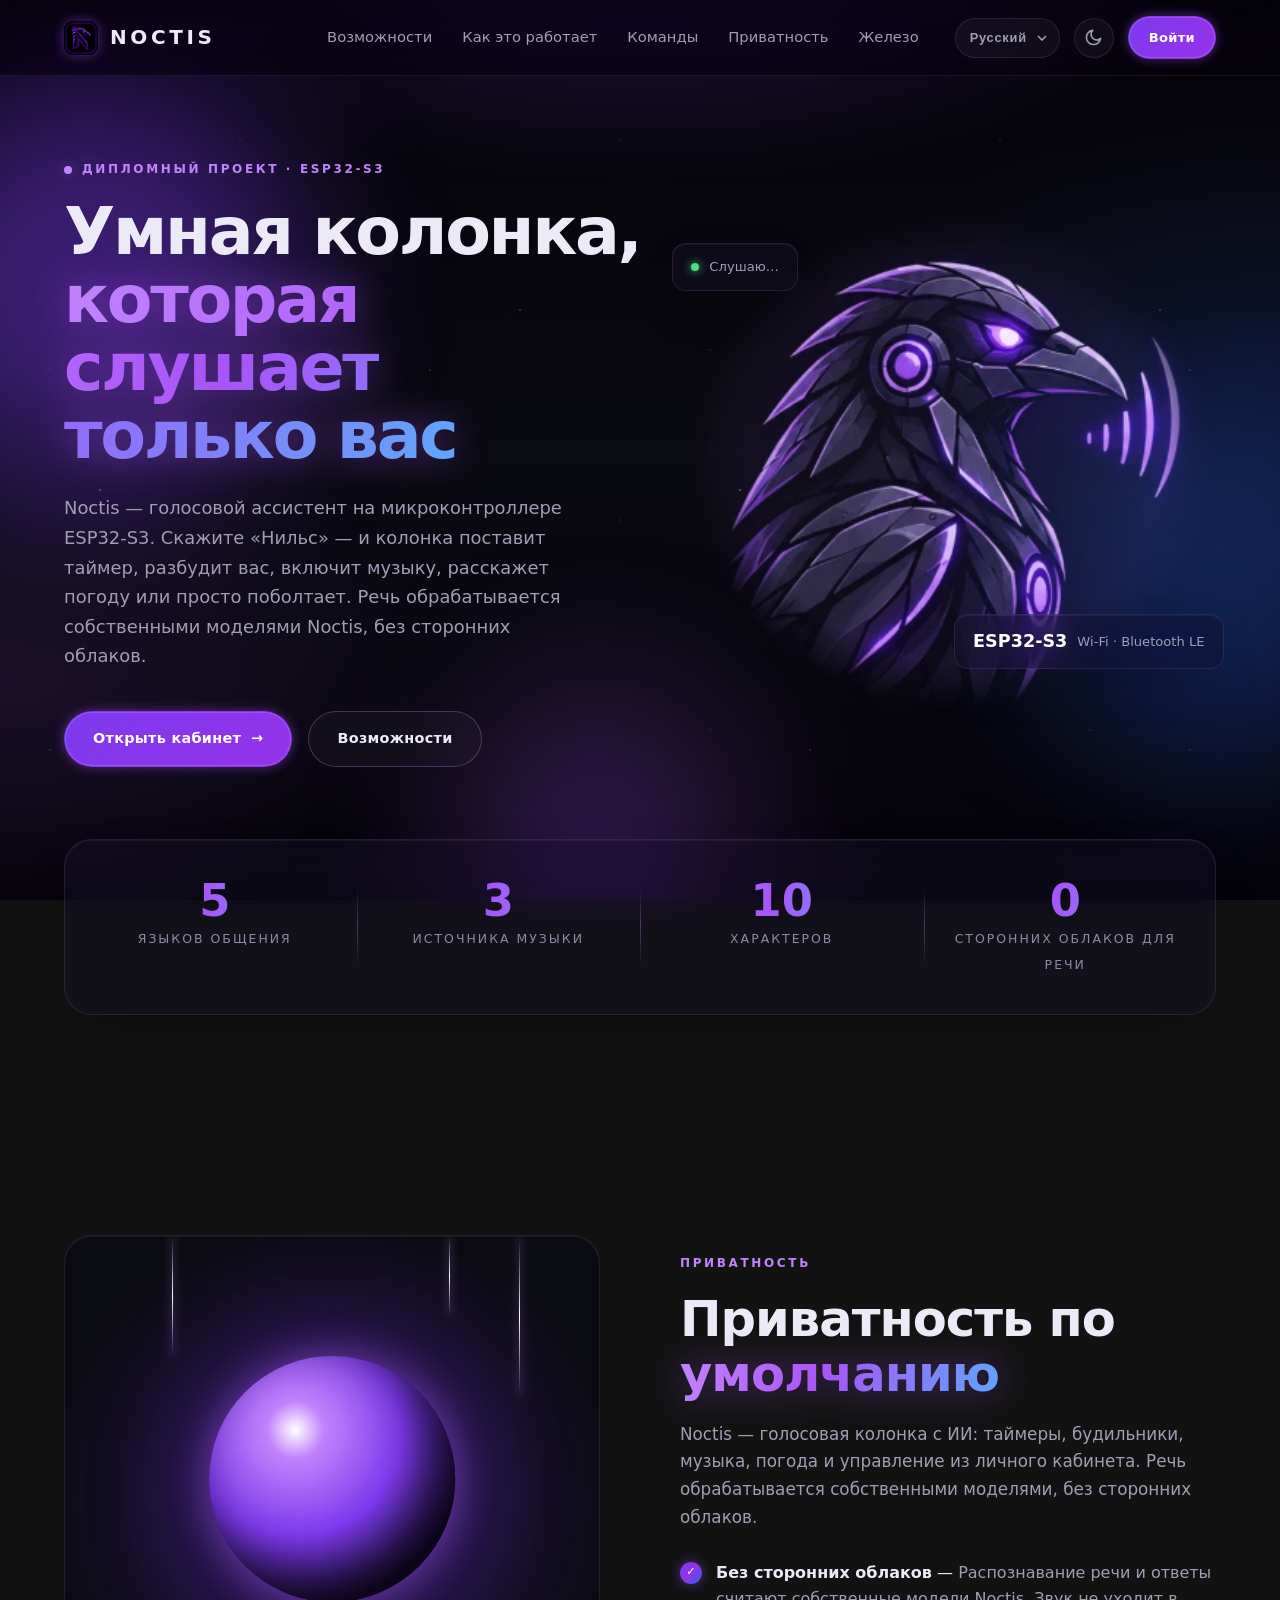
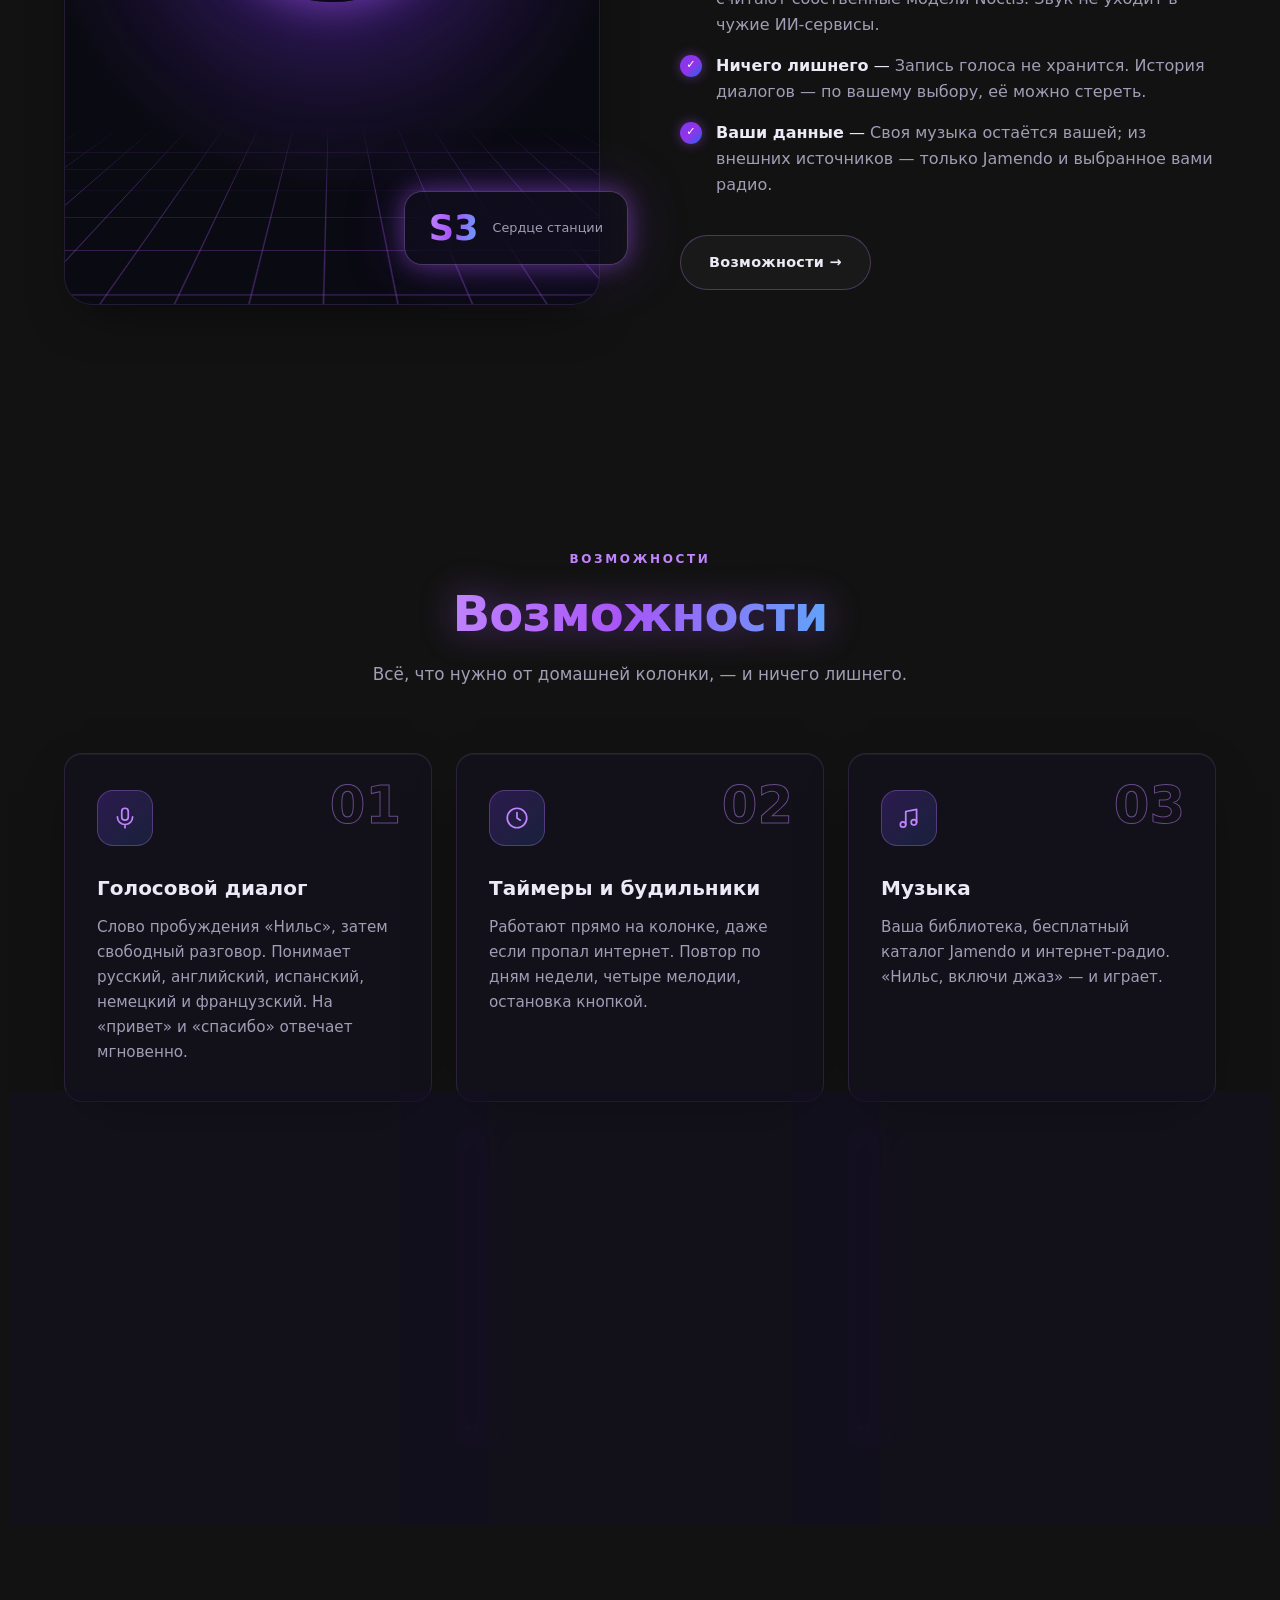
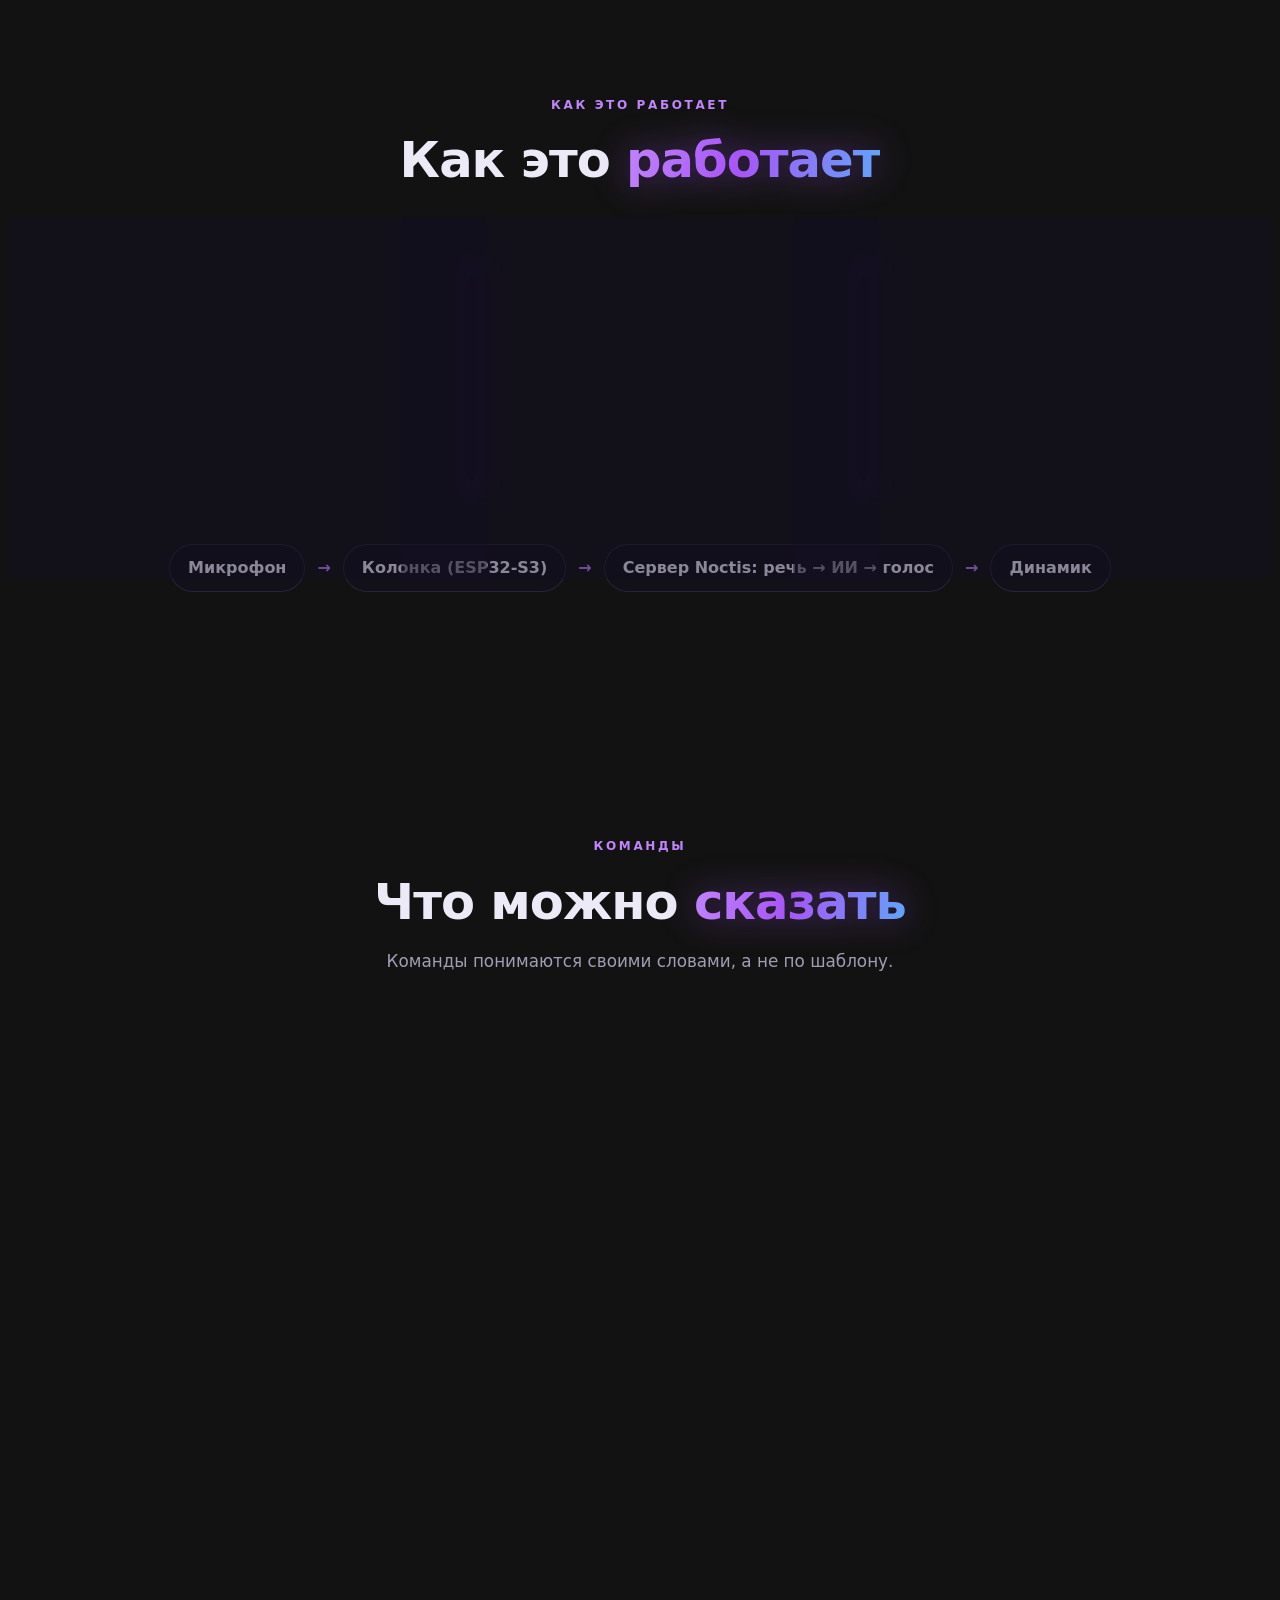
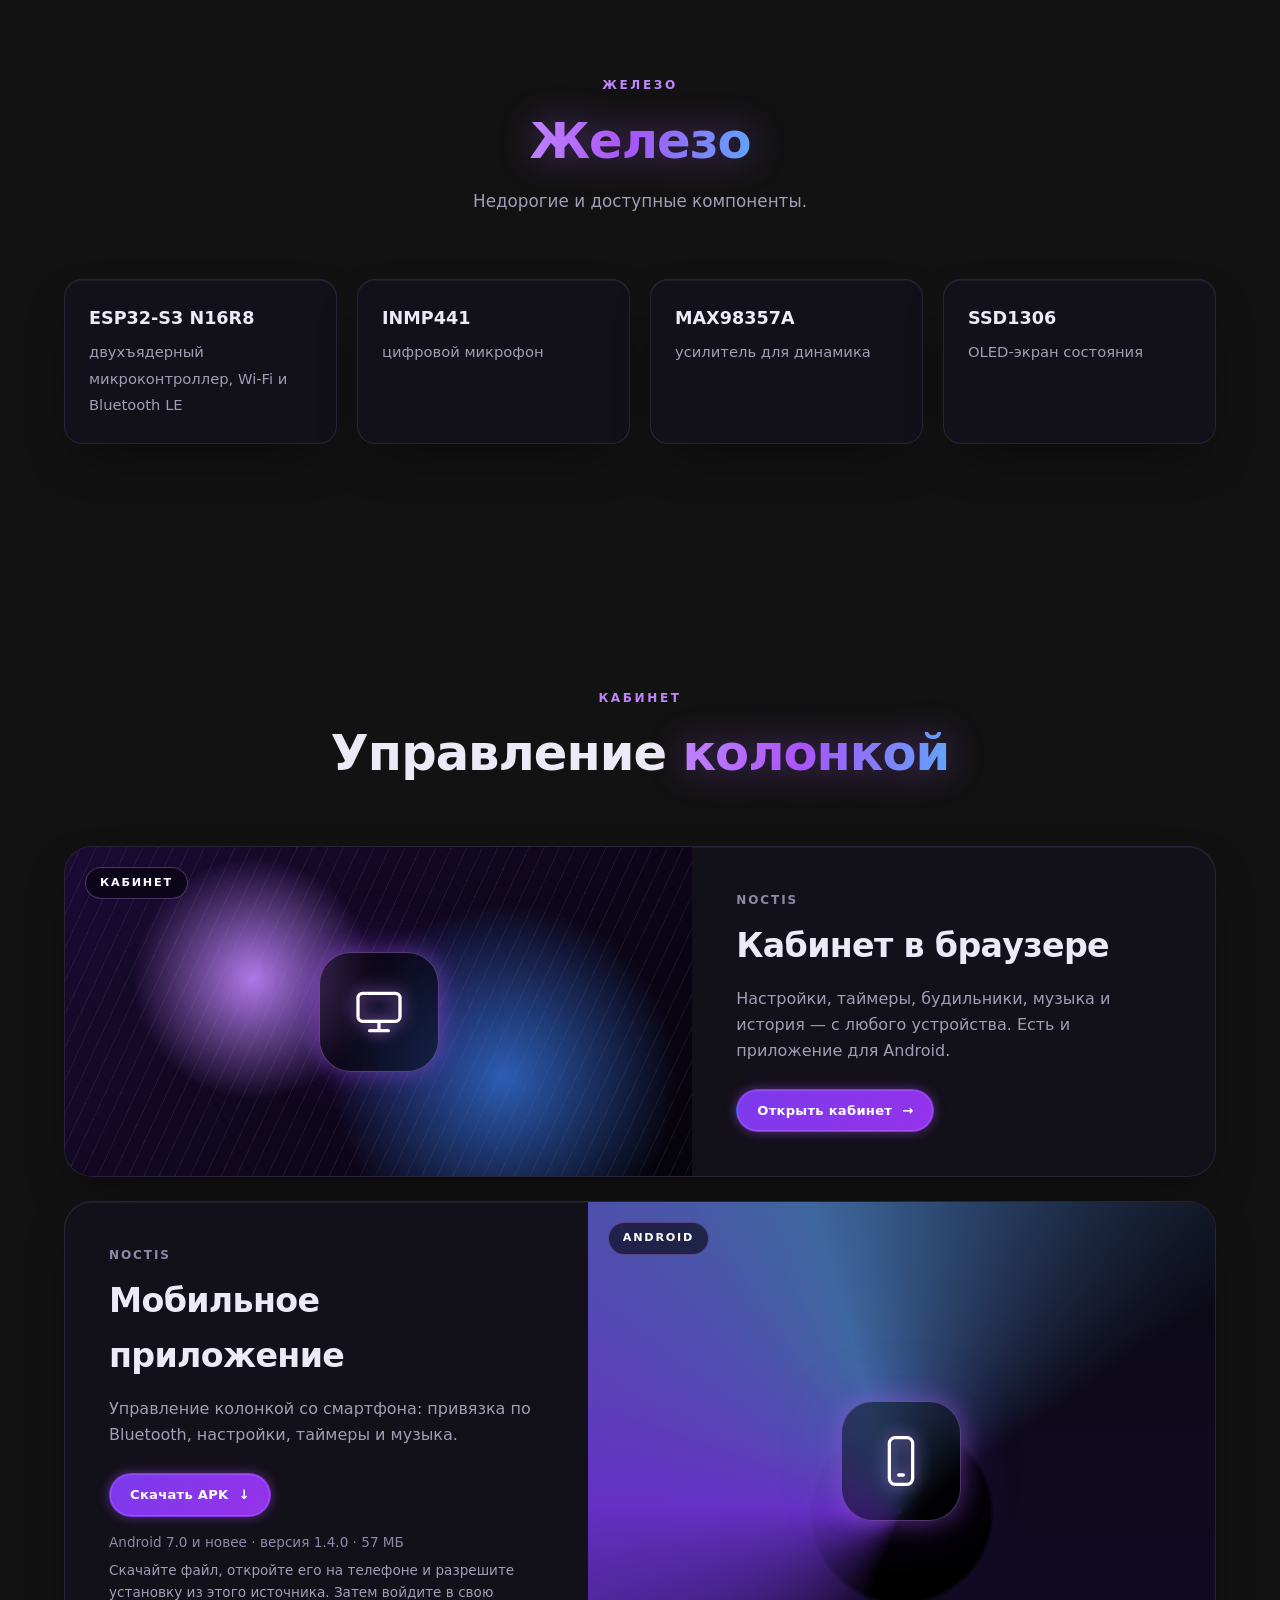
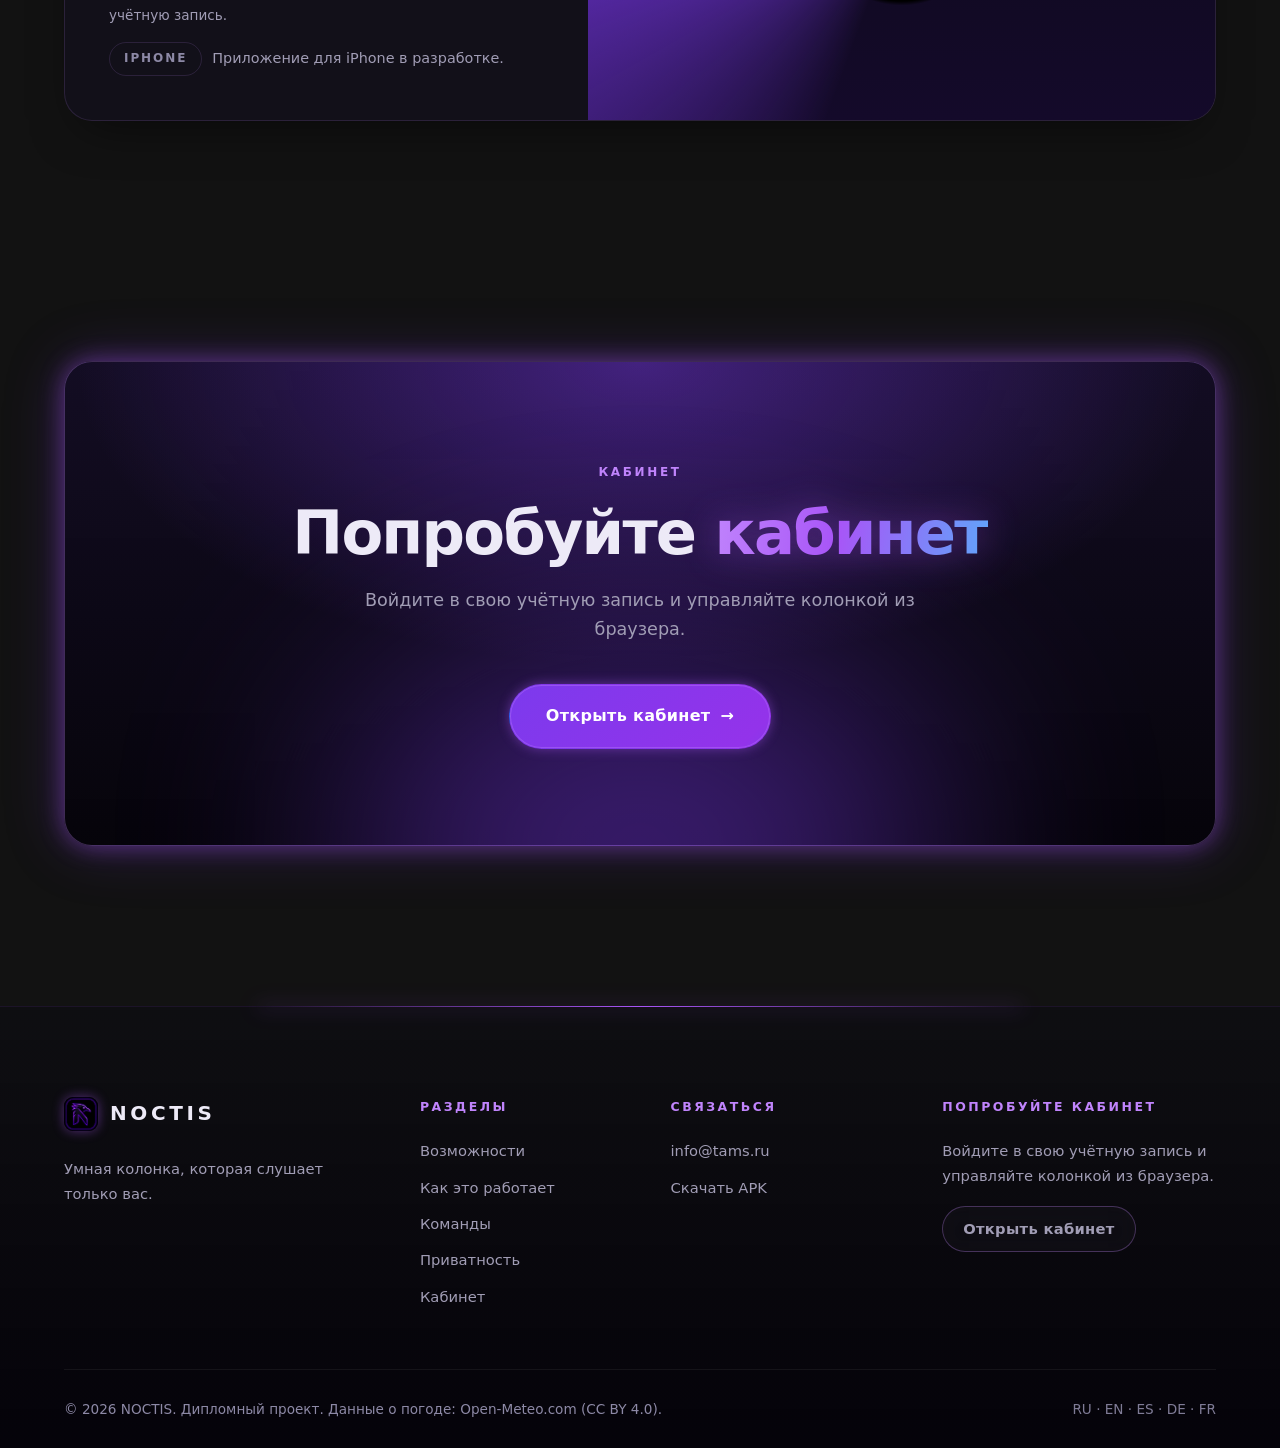
==== commit 2ebfc00b: "Faster replies, 3-day weather, smalltalk without LLM, backups/log cleanup, music and player fixes, u" ====
--- a/site/index.html
+++ b/site/index.html
@@ -4,7 +4,7 @@
   <meta charset="utf-8">
   <meta name="viewport" content="width=device-width, initial-scale=1">
   <title>Noctis — умная колонка с голосовым ИИ</title>
-  <meta name="description" content="Noctis — голосовая колонка с ИИ: таймеры, будильники, музыка и управление из личного кабинета. Речь обрабатывается собственными моделями, без сторонних облаков.">
+  <meta name="description" content="Noctis — голосовая колонка с ИИ: таймеры, будильники, музыка, погода и управление из личного кабинета. Речь обрабатывается собственными моделями, без сторонних облаков.">
   <meta name="color-scheme" content="dark light">
   <meta name="theme-color" content="#05030A">
   <meta name="noctis-admin" content="admin.html">
@@ -60,7 +60,7 @@
         <div class="hero__content">
           <p class="label"><span class="label__dot"></span>Дипломный проект · ESP32-S3</p>
           <h1 class="hero__title">Умная колонка, <span class="text-glow">которая слушает только вас</span></h1>
-          <p class="hero__sub">Noctis — голосовой ассистент на микроконтроллере ESP32-S3. Скажите «Нильс» — и колонка поставит таймер, разбудит вас, включит музыку или просто поболтает. Речь обрабатывается собственными моделями Noctis, без сторонних облаков.</p>
+          <p class="hero__sub">Noctis — голосовой ассистент на микроконтроллере ESP32-S3. Скажите «Нильс» — и колонка поставит таймер, разбудит вас, включит музыку, расскажет погоду или просто поболтает. Речь обрабатывается собственными моделями Noctis, без сторонних облаков.</p>
           <div class="hero__actions">
             <a href="dashboard.html" class="btn btn--primary">Открыть кабинет <span class="btn__arrow" aria-hidden="true">→</span></a>
             <a href="#features" class="btn btn--ghost">Возможности</a>
@@ -100,7 +100,7 @@
         <div class="about__content">
           <p class="label">Приватность</p>
           <h2 class="section__title">Приватность по <span class="text-glow">умолчанию</span></h2>
-          <p class="section__text">Noctis — голосовая колонка с ИИ: таймеры, будильники, музыка и управление из личного кабинета. Речь обрабатывается собственными моделями, без сторонних облаков.</p>
+          <p class="section__text">Noctis — голосовая колонка с ИИ: таймеры, будильники, музыка, погода и управление из личного кабинета. Речь обрабатывается собственными моделями, без сторонних облаков.</p>
           <ul class="checklist">
             <li><b>Без сторонних облаков</b> — <span>Распознавание речи и ответы считают собственные модели Noctis. Звук не уходит в чужие ИИ-сервисы.</span></li>
             <li><b>Ничего лишнего</b> — <span>Запись голоса не хранится. История диалогов — по вашему выбору, её можно стереть.</span></li>
@@ -123,7 +123,7 @@
             <span class="card__num">01</span>
             <div class="card__icon"><svg viewBox="0 0 24 24" aria-hidden="true"><rect x="9" y="3" width="6" height="11" rx="3"/><path d="M5 11a7 7 0 0014 0M12 18v3"/></svg></div>
             <h3 class="card__title">Голосовой диалог</h3>
-            <p class="card__text">Слово пробуждения «Нильс», затем свободный разговор. Понимает русский, английский, испанский, немецкий и французский.</p>
+            <p class="card__text">Слово пробуждения «Нильс», затем свободный разговор. Понимает русский, английский, испанский, немецкий и французский. На «привет» и «спасибо» отвечает мгновенно.</p>
           </article>
           <article class="card glass">
             <span class="card__num">02</span>
@@ -153,7 +153,7 @@
             <span class="card__num">06</span>
             <div class="card__icon"><svg viewBox="0 0 24 24" aria-hidden="true"><rect x="3" y="4" width="18" height="12" rx="2"/><path d="M8 20h8M12 16v4"/></svg></div>
             <h3 class="card__title">Кабинет в браузере</h3>
-            <p class="card__text">Настройки, таймеры, будильники, музыка и история — с любого устройства. Мобильное приложение готовится.</p>
+            <p class="card__text">Настройки, таймеры, будильники, музыка и история — с любого устройства. Есть и приложение для Android.</p>
           </article>
         </div>
       </div>
@@ -200,6 +200,9 @@
           <blockquote class="glass">«Нильс, включи джаз»<small>музыка</small></blockquote>
           <blockquote class="glass">«Нильс, громкость на сорок»<small>громкость</small></blockquote>
           <blockquote class="glass">«Нильс, расскажи сказку»<small>диалог с ИИ</small></blockquote>
+          <blockquote class="glass">«Нильс, какая погода завтра в Казани?»<small>погода на три дня</small></blockquote>
+          <blockquote class="glass">«Нильс, повтори»<small>повтор ответа</small></blockquote>
+          <blockquote class="glass">«Нильс, спасибо»<small>мгновенные ответы</small></blockquote>
         </div>
       </div>
     </section>
@@ -235,7 +238,7 @@
             <div class="work__body">
               <p class="label label--muted">NOCTIS</p>
               <h3 class="work__title">Кабинет в браузере</h3>
-              <p class="work__text">Настройки, таймеры, будильники, музыка и история — с любого устройства. Мобильное приложение готовится.</p>
+              <p class="work__text">Настройки, таймеры, будильники, музыка и история — с любого устройства. Есть и приложение для Android.</p>
               <a href="dashboard.html" class="btn btn--primary btn--sm work__btn">Открыть кабинет <span class="btn__arrow" aria-hidden="true">→</span></a>
             </div>
           </article>
@@ -249,7 +252,7 @@
               <h3 class="work__title">Мобильное приложение</h3>
               <p class="work__text">Управление колонкой со смартфона: привязка по Bluetooth, настройки, таймеры и музыка.</p>
               <a href="downloads/Noctis-1.4.0.apk" class="btn btn--primary btn--sm work__btn" download>Скачать APK <span class="btn__arrow" aria-hidden="true">↓</span></a>
-              <p class="work__meta">Android 7.0 и новее · версия 1.4.0 · 58 МБ</p>
+              <p class="work__meta">Android 7.0 и новее · версия 1.4.0 · 57 МБ</p>
               <p class="work__meta">Скачайте файл, откройте его на телефоне и разрешите установку из этого источника. Затем войдите в свою учётную запись.</p>
               <p class="work__ios"><span class="badge-soon">iPhone</span> Приложение для iPhone в разработке.</p>
             </div>
